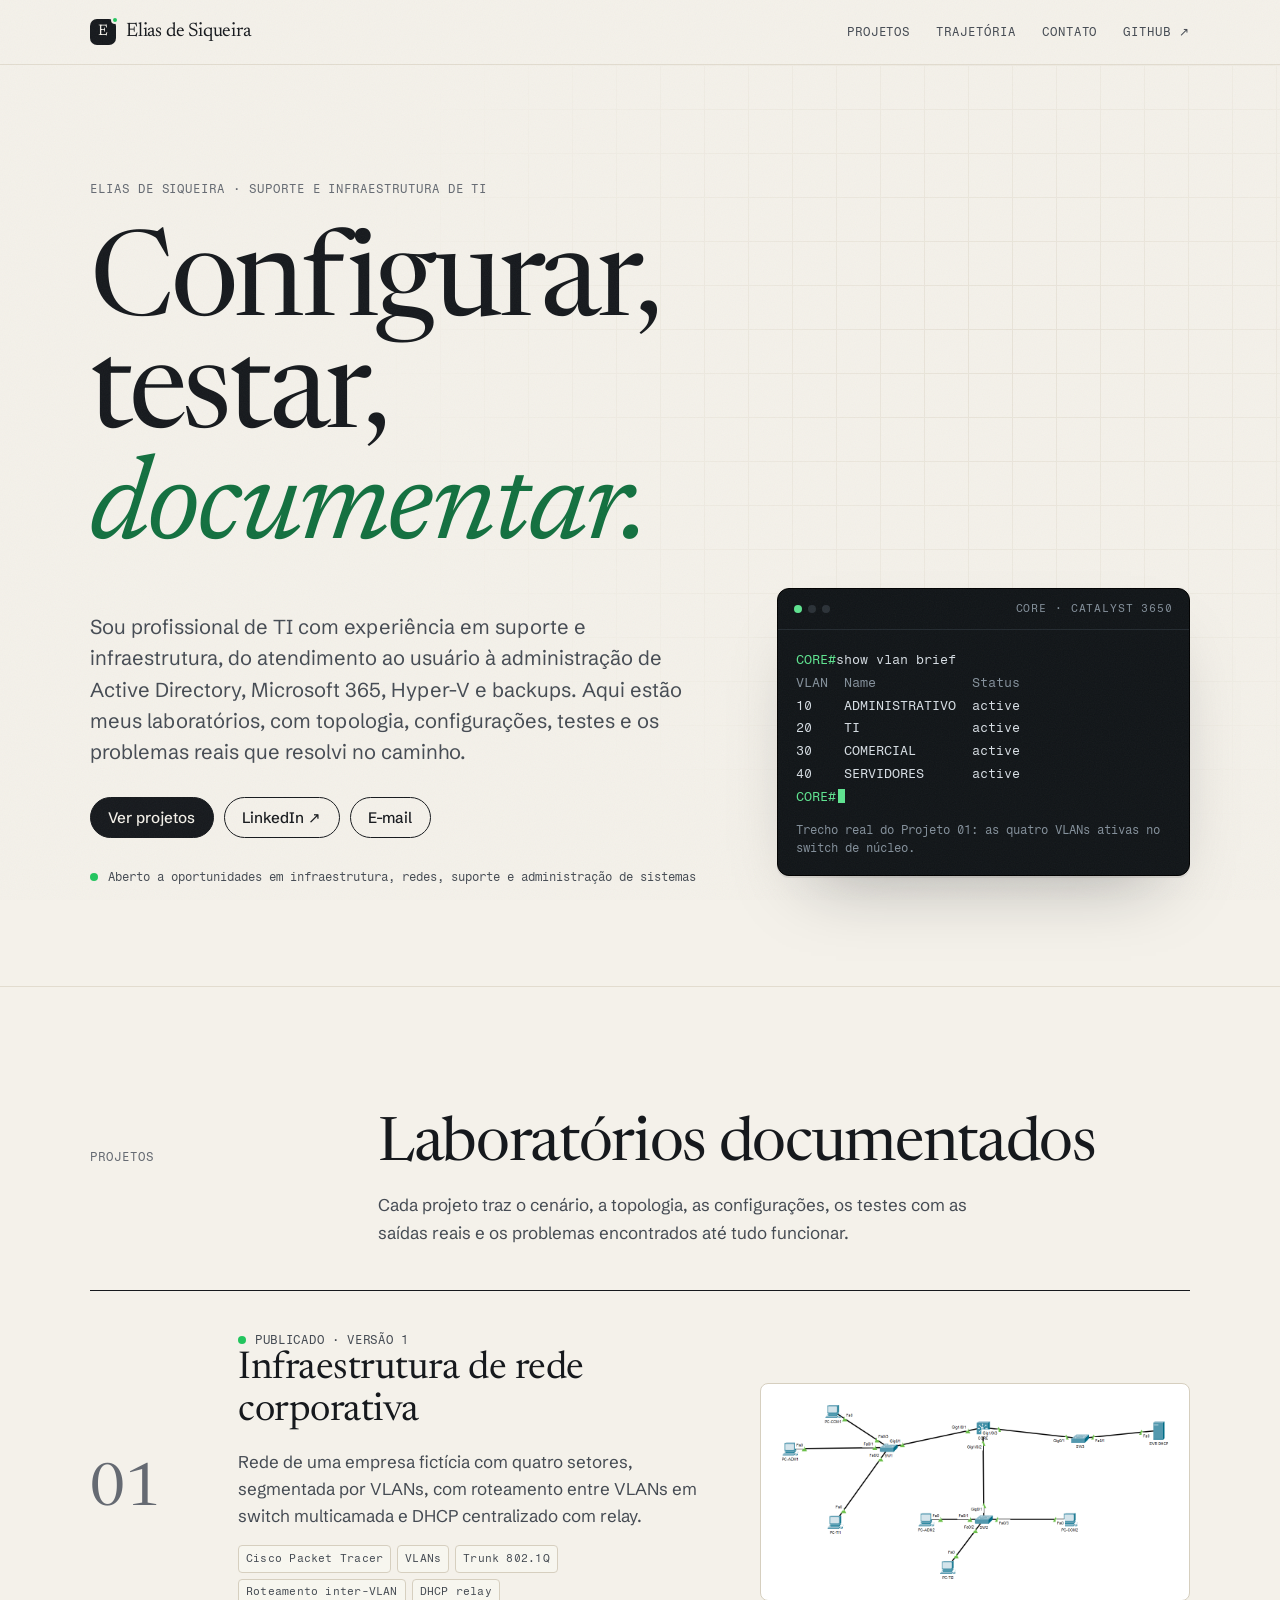
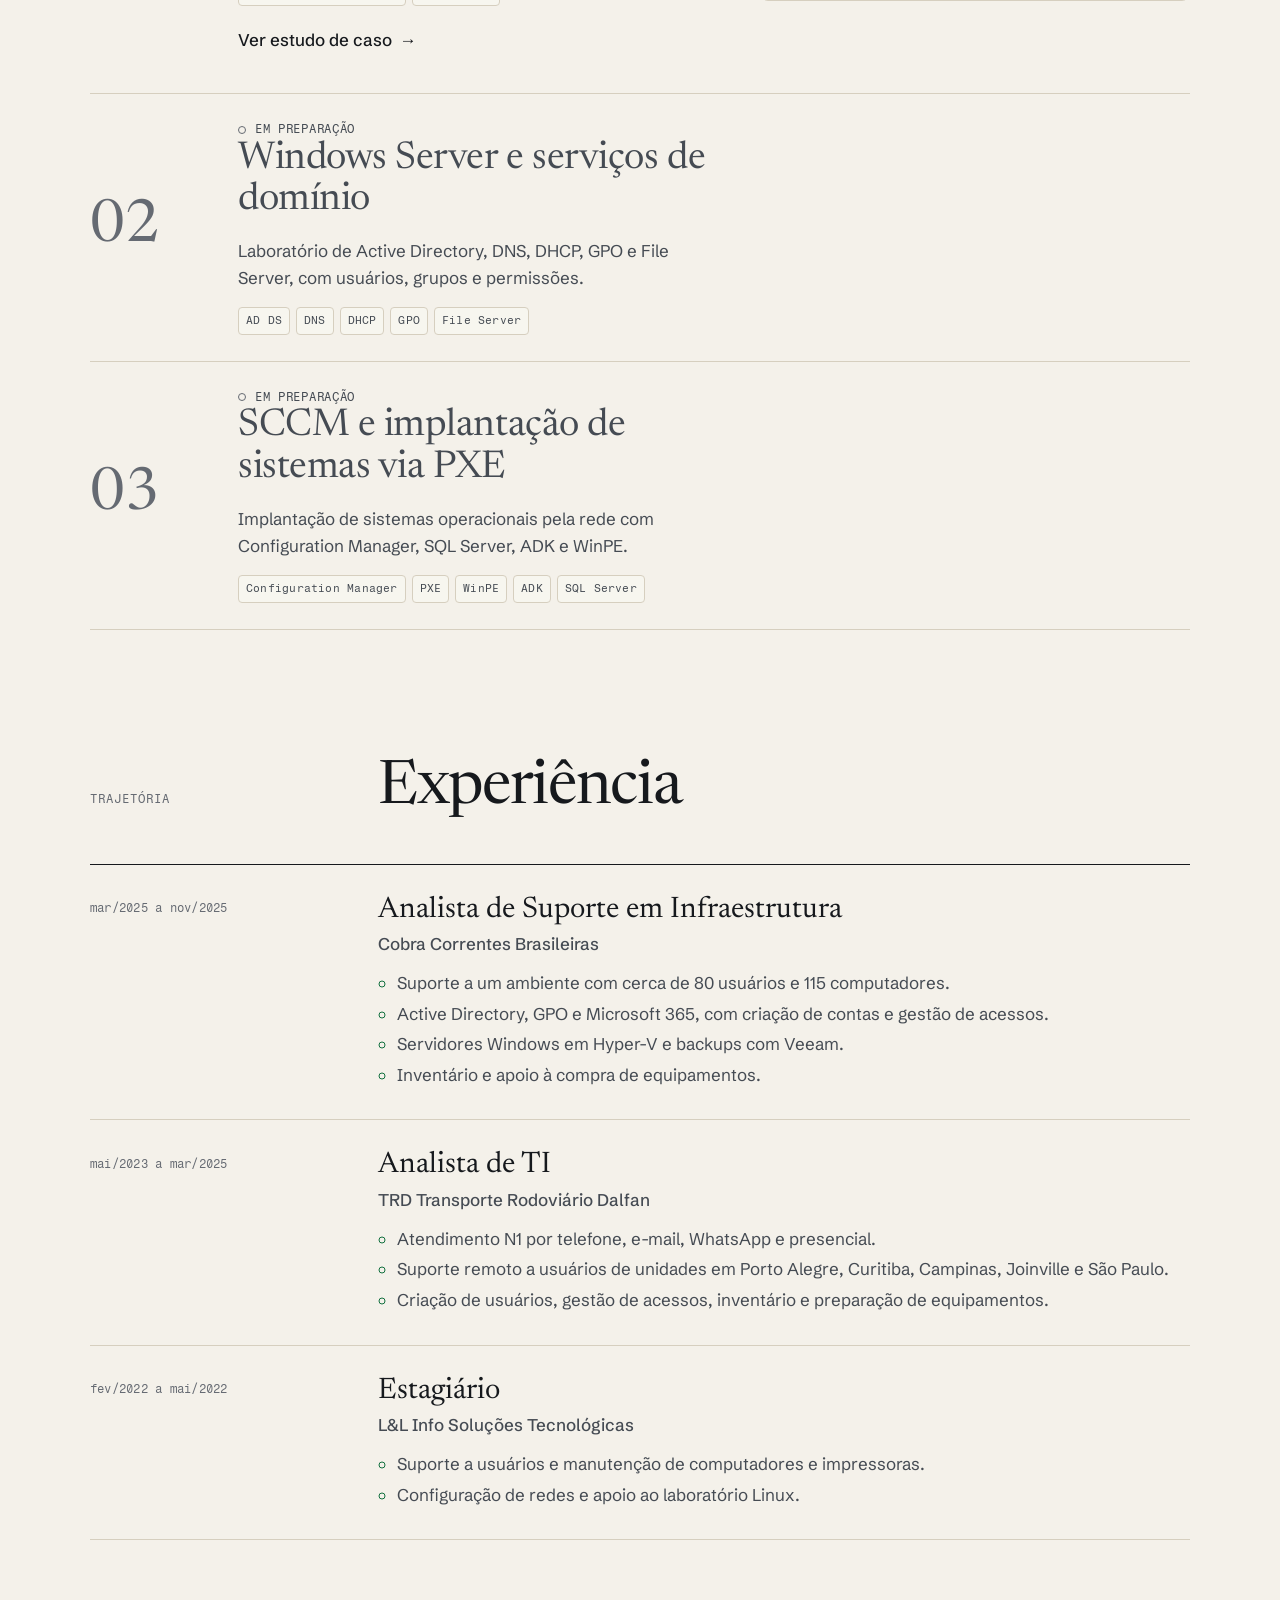
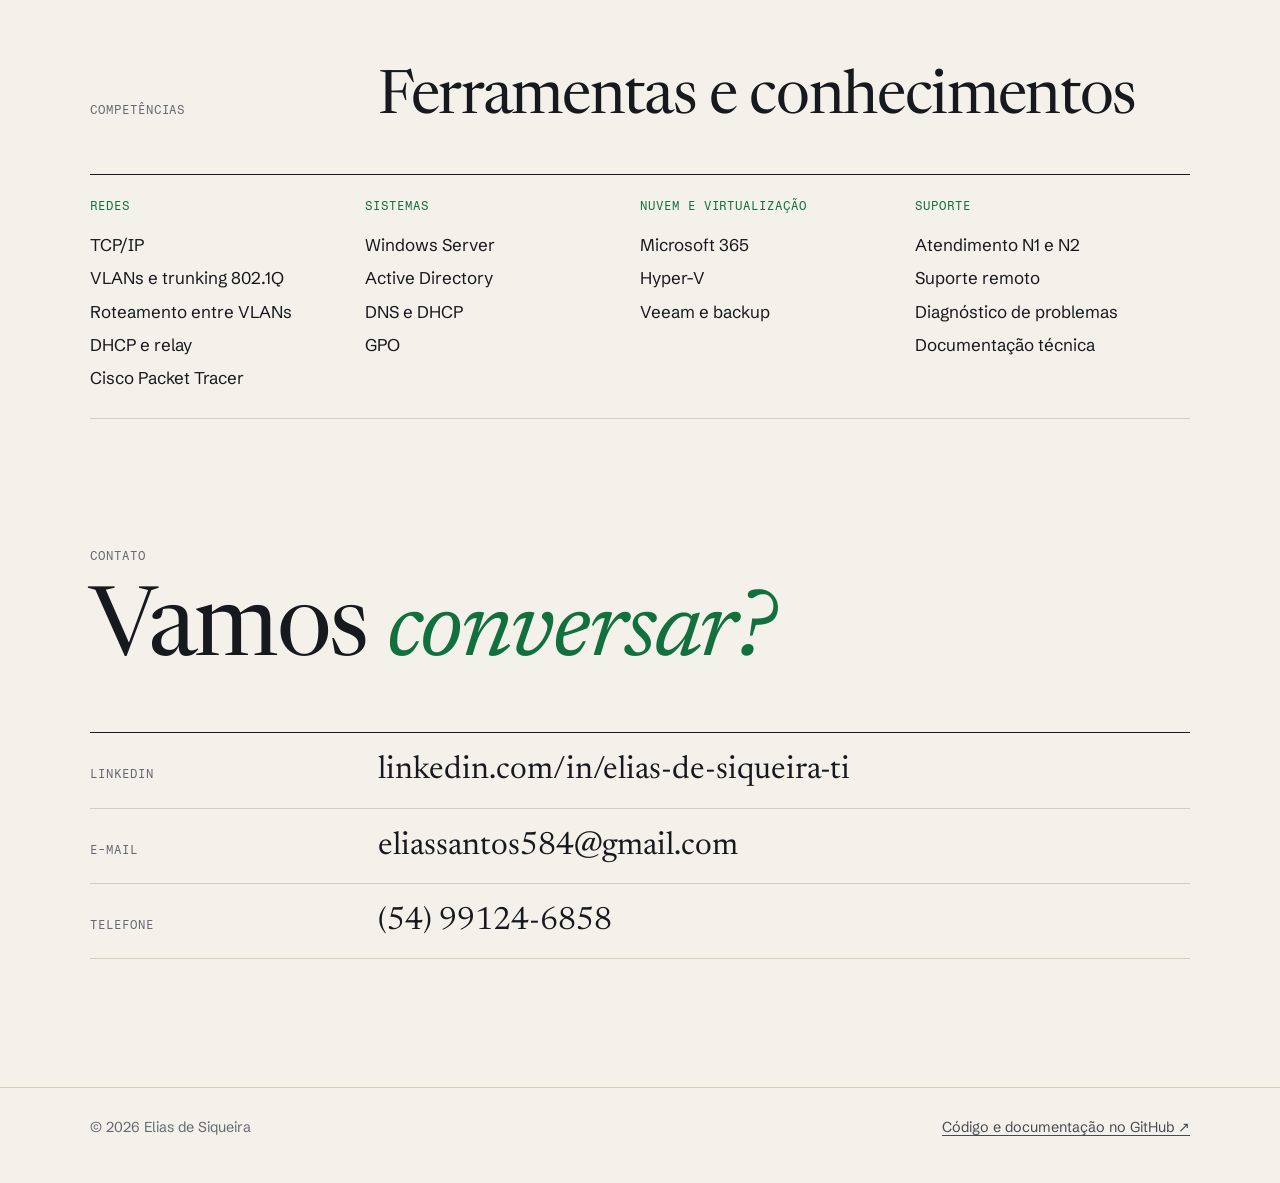
==== index.html @ f444c9e8 "Adiciona o site do portfólio Página inicial com apresentação, projetos, trajetória, competências e c" ====
<!doctype html>
<html lang="pt-BR">
<head>
  <meta charset="utf-8">
  <meta name="viewport" content="width=device-width, initial-scale=1">
  <title>Elias de Siqueira · Infraestrutura de TI</title>
  <meta name="description" content="Portfólio de Elias de Siqueira, profissional de suporte e infraestrutura de TI: laboratórios de redes e sistemas documentados com topologia, configurações, testes e problemas resolvidos.">
  <meta name="theme-color" content="#f4f1ea" media="(prefers-color-scheme: light)">
  <meta name="theme-color" content="#0f1113" media="(prefers-color-scheme: dark)">
  <meta property="og:type" content="website">
  <meta property="og:locale" content="pt_BR">
  <meta property="og:title" content="Elias de Siqueira · Infraestrutura de TI">
  <meta property="og:description" content="Laboratórios de redes e infraestrutura documentados com topologia, configurações, testes e problemas resolvidos.">
  <meta property="og:url" content="https://eliasssiqueira.github.io/portfolio-infra-ti/">
  <meta property="og:image" content="https://eliasssiqueira.github.io/portfolio-infra-ti/projetos/redes-corporativas/imagens/topologia.png">
  <link rel="icon" href="assets/favicon.svg" type="image/svg+xml">
  <link rel="preload" href="assets/fonts/newsreader-latin-opsz-normal.woff2" as="font" type="font/woff2" crossorigin>
  <link rel="stylesheet" href="assets/css/site.css">
  <script>document.documentElement.classList.add('js');setTimeout(function(){if(!window.__rv)document.querySelectorAll('.rv').forEach(function(e){e.classList.add('in')})},3000)</script>
</head>
<body>
  <a class="skip" href="#conteudo">Pular para o conteúdo</a>

  <header class="top">
    <div class="wrap">
      <a class="brand" href="./" aria-label="Elias de Siqueira, página inicial"><span class="brand-mark" aria-hidden="true">E</span>Elias de Siqueira</a>
      <nav class="nav" aria-label="Principal">
        <a href="#projetos">Projetos</a>
        <a class="hide-sm" href="#trajetoria">Trajetória</a>
        <a href="#contato">Contato</a>
        <a class="hide-xs" href="https://github.com/eliasssiqueira/portfolio-infra-ti" target="_blank" rel="noopener">GitHub ↗</a>
      </nav>
    </div>
  </header>

  <main id="conteudo">
    <section class="hero">
      <div class="wrap hero-grid">
        <div>
          <p class="label rise d1">Elias de Siqueira · Suporte e Infraestrutura de TI</p>
          <h1 class="display rise d2">Configurar,<br>testar,<br><em>documentar.</em></h1>
          <p class="lede rise d3">Sou profissional de TI com experiência em suporte e infraestrutura, do atendimento ao usuário à administração de Active Directory, Microsoft 365, Hyper-V e backups. Aqui estão meus laboratórios, com topologia, configurações, testes e os problemas reais que resolvi no caminho.</p>
          <div class="actions rise d4">
            <a class="btn btn-solid" href="#projetos">Ver projetos</a>
            <a class="btn" href="https://www.linkedin.com/in/elias-de-siqueira-ti" target="_blank" rel="noopener">LinkedIn ↗</a>
            <a class="btn" href="mailto:eliassantos584@gmail.com">E-mail</a>
          </div>
          <p class="status rise d5"><span class="led" aria-hidden="true"></span>Aberto a oportunidades em infraestrutura, redes, suporte e administração de sistemas</p>
        </div>

        <aside class="console rise d6" aria-label="Trecho de saída do laboratório de redes">
          <div class="console-bar"><span class="dots" aria-hidden="true"><i></i><i></i><i></i></span><span>CORE · Catalyst 3650</span></div>
<pre><code><span class="p">CORE#</span>show vlan brief
<span class="h">VLAN  Name            Status</span>
10    ADMINISTRATIVO  active
20    TI              active
30    COMERCIAL       active
40    SERVIDORES      active
<span class="p">CORE#</span><span class="caret" aria-hidden="true"></span></code></pre>
          <p class="console-cap">Trecho real do Projeto 01: as quatro VLANs ativas no switch de núcleo.</p>
        </aside>
      </div>
    </section>

    <section class="section" id="projetos" aria-labelledby="projetos-titulo">
      <div class="wrap">
        <header class="section-head rv">
          <p class="label">Projetos</p>
          <h2 id="projetos-titulo">Laboratórios documentados</h2>
          <p class="section-dek">Cada projeto traz o cenário, a topologia, as configurações, os testes com as saídas reais e os problemas encontrados até tudo funcionar.</p>
        </header>

        <ol class="projects">
          <li class="project rv">
            <a class="project-link" href="projetos/redes-corporativas/">
              <span class="project-num" aria-hidden="true">01</span>
              <div>
                <p class="project-status"><span class="led" aria-hidden="true"></span>Publicado · versão 1</p>
                <h3>Infraestrutura de rede corporativa</h3>
                <p>Rede de uma empresa fictícia com quatro setores, segmentada por VLANs, com roteamento entre VLANs em switch multicamada e DHCP centralizado com relay.</p>
                <ul class="tags" aria-label="Tecnologias">
                  <li>Cisco Packet Tracer</li><li>VLANs</li><li>Trunk 802.1Q</li><li>Roteamento inter-VLAN</li><li>DHCP relay</li>
                </ul>
                <span class="more">Ver estudo de caso <span class="arrow" aria-hidden="true">→</span></span>
              </div>
              <figure class="project-thumb">
                <img src="projetos/redes-corporativas/imagens/topologia.png" width="1124" height="538" loading="lazy" alt="Topologia do laboratório no Packet Tracer, com o switch de núcleo ligado a três switches de acesso">
              </figure>
            </a>
          </li>

          <li class="project is-soon rv">
            <div class="project-link">
              <span class="project-num" aria-hidden="true">02</span>
              <div>
                <p class="project-status"><span class="led off" aria-hidden="true"></span>Em preparação</p>
                <h3>Windows Server e serviços de domínio</h3>
                <p>Laboratório de Active Directory, DNS, DHCP, GPO e File Server, com usuários, grupos e permissões.</p>
                <ul class="tags" aria-label="Tecnologias">
                  <li>AD DS</li><li>DNS</li><li>DHCP</li><li>GPO</li><li>File Server</li>
                </ul>
              </div>
            </div>
          </li>

          <li class="project is-soon rv">
            <div class="project-link">
              <span class="project-num" aria-hidden="true">03</span>
              <div>
                <p class="project-status"><span class="led off" aria-hidden="true"></span>Em preparação</p>
                <h3>SCCM e implantação de sistemas via PXE</h3>
                <p>Implantação de sistemas operacionais pela rede com Configuration Manager, SQL Server, ADK e WinPE.</p>
                <ul class="tags" aria-label="Tecnologias">
                  <li>Configuration Manager</li><li>PXE</li><li>WinPE</li><li>ADK</li><li>SQL Server</li>
                </ul>
              </div>
            </div>
          </li>
        </ol>
      </div>
    </section>

    <section class="section" id="trajetoria" aria-labelledby="trajetoria-titulo">
      <div class="wrap">
        <header class="section-head rv">
          <p class="label">Trajetória</p>
          <h2 id="trajetoria-titulo">Experiência</h2>
        </header>

        <ol class="timeline">
          <li class="rv">
            <p class="when">mar/2025 a nov/2025</p>
            <div>
              <h3>Analista de Suporte em Infraestrutura</h3>
              <p class="org">Cobra Correntes Brasileiras</p>
              <ul>
                <li>Suporte a um ambiente com cerca de 80 usuários e 115 computadores.</li>
                <li>Active Directory, GPO e Microsoft 365, com criação de contas e gestão de acessos.</li>
                <li>Servidores Windows em Hyper-V e backups com Veeam.</li>
                <li>Inventário e apoio à compra de equipamentos.</li>
              </ul>
            </div>
          </li>
          <li class="rv">
            <p class="when">mai/2023 a mar/2025</p>
            <div>
              <h3>Analista de TI</h3>
              <p class="org">TRD Transporte Rodoviário Dalfan</p>
              <ul>
                <li>Atendimento N1 por telefone, e-mail, WhatsApp e presencial.</li>
                <li>Suporte remoto a usuários de unidades em Porto Alegre, Curitiba, Campinas, Joinville e São Paulo.</li>
                <li>Criação de usuários, gestão de acessos, inventário e preparação de equipamentos.</li>
              </ul>
            </div>
          </li>
          <li class="rv">
            <p class="when">fev/2022 a mai/2022</p>
            <div>
              <h3>Estagiário</h3>
              <p class="org">L&amp;L Info Soluções Tecnológicas</p>
              <ul>
                <li>Suporte a usuários e manutenção de computadores e impressoras.</li>
                <li>Configuração de redes e apoio ao laboratório Linux.</li>
              </ul>
            </div>
          </li>
        </ol>
      </div>
    </section>

    <section class="section" id="competencias" aria-labelledby="competencias-titulo">
      <div class="wrap">
        <header class="section-head rv">
          <p class="label">Competências</p>
          <h2 id="competencias-titulo">Ferramentas e conhecimentos</h2>
        </header>

        <div class="skills rv">
          <div class="skill">
            <h3>Redes</h3>
            <ul><li>TCP/IP</li><li>VLANs e trunking 802.1Q</li><li>Roteamento entre VLANs</li><li>DHCP e relay</li><li>Cisco Packet Tracer</li></ul>
          </div>
          <div class="skill">
            <h3>Sistemas</h3>
            <ul><li>Windows Server</li><li>Active Directory</li><li>DNS e DHCP</li><li>GPO</li></ul>
          </div>
          <div class="skill">
            <h3>Nuvem e virtualização</h3>
            <ul><li>Microsoft 365</li><li>Hyper-V</li><li>Veeam e backup</li></ul>
          </div>
          <div class="skill">
            <h3>Suporte</h3>
            <ul><li>Atendimento N1 e N2</li><li>Suporte remoto</li><li>Diagnóstico de problemas</li><li>Documentação técnica</li></ul>
          </div>
        </div>
      </div>
    </section>

    <section class="section contact" id="contato" aria-labelledby="contato-titulo">
      <div class="wrap">
        <p class="label rv">Contato</p>
        <h2 id="contato-titulo" class="rv">Vamos <em>conversar?</em></h2>
        <ul class="contact-list rv">
          <li><span class="label">LinkedIn</span><a href="https://www.linkedin.com/in/elias-de-siqueira-ti" target="_blank" rel="noopener">linkedin.com/in/elias-de-siqueira-ti</a></li>
          <li><span class="label">E-mail</span><a href="mailto:eliassantos584@gmail.com">eliassantos584@gmail.com</a></li>
          <li><span class="label">Telefone</span><a href="tel:+5554991246858">(54) 99124-6858</a></li>
        </ul>
      </div>
    </section>
  </main>

  <footer class="foot">
    <div class="wrap">
      <p>© 2026 Elias de Siqueira</p>
      <p><a href="https://github.com/eliasssiqueira/portfolio-infra-ti" target="_blank" rel="noopener">Código e documentação no GitHub ↗</a></p>
    </div>
  </footer>

  <script src="assets/js/site.js" defer></script>
</body>
</html>
---- assets/css/site.css ----
/* Portfólio Elias de Siqueira: estilos compartilhados */

@font-face {
  font-family: "Newsreader";
  font-style: normal;
  font-display: swap;
  font-weight: 200 800;
  src: url(../fonts/newsreader-latin-opsz-normal.woff2) format("woff2-variations");
  unicode-range: U+0000-00FF, U+0131, U+0152-0153, U+02BB-02BC, U+02C6, U+02DA, U+02DC, U+0304, U+0308, U+0329, U+2000-206F, U+20AC, U+2122, U+2191, U+2193, U+2212, U+2215, U+FEFF, U+FFFD;
}
@font-face {
  font-family: "Newsreader";
  font-style: italic;
  font-display: swap;
  font-weight: 200 800;
  src: url(../fonts/newsreader-latin-wght-italic.woff2) format("woff2-variations");
  unicode-range: U+0000-00FF, U+0131, U+0152-0153, U+02BB-02BC, U+02C6, U+02DA, U+02DC, U+0304, U+0308, U+0329, U+2000-206F, U+20AC, U+2122, U+2191, U+2193, U+2212, U+2215, U+FEFF, U+FFFD;
}
@font-face {
  font-family: "Schibsted Grotesk";
  font-style: normal;
  font-display: swap;
  font-weight: 400 900;
  src: url(../fonts/schibsted-grotesk-latin-wght-normal.woff2) format("woff2-variations");
  unicode-range: U+0000-00FF, U+0131, U+0152-0153, U+02BB-02BC, U+02C6, U+02DA, U+02DC, U+0304, U+0308, U+0329, U+2000-206F, U+20AC, U+2122, U+2191, U+2193, U+2212, U+2215, U+FEFF, U+FFFD;
}
@font-face {
  font-family: "Fragment Mono";
  font-style: normal;
  font-display: swap;
  font-weight: 400;
  src: url(../fonts/fragment-mono-latin-400-normal.woff2) format("woff2");
  unicode-range: U+0000-00FF, U+0131, U+0152-0153, U+02BB-02BC, U+02C6, U+02DA, U+02DC, U+0304, U+0308, U+0329, U+2000-206F, U+20AC, U+2122, U+2191, U+2193, U+2212, U+2215, U+FEFF, U+FFFD;
}

:root {
  --paper: #f4f1ea;
  --paper-2: #ebe6db;
  --card: #faf8f3;
  --ink: #16191d;
  --ink-2: #454b53;
  --ink-3: #656a72;
  --rule: #d6cfbf;
  --rule-2: #e2dccf;
  --accent: #12703f;
  --led: #22c55e;
  --console: #111518;
  --console-line: #232a30;
  --console-ink: #d7dee4;
  --console-dim: #84909b;
  --console-hi: #5ee38f;
  --shadow: rgba(20, 24, 28, .35);
  --serif: "Newsreader", Georgia, "Times New Roman", serif;
  --sans: "Schibsted Grotesk", "Helvetica Neue", Arial, sans-serif;
  --mono: "Fragment Mono", ui-monospace, "SFMono-Regular", Menlo, Consolas, monospace;
  --max: 1180px;
  --gutter: clamp(16px, 4vw, 40px);
  color-scheme: light;
}

@media (prefers-color-scheme: dark) {
  :root {
    --paper: #0f1113;
    --paper-2: #181b1e;
    --card: #14171a;
    --ink: #ece8df;
    --ink-2: #bdb8ae;
    --ink-3: #8c877e;
    --rule: #2c3035;
    --rule-2: #212529;
    --accent: #5ee38f;
    --led: #4ade80;
    --console: #090b0d;
    --console-line: #1c2227;
    --shadow: rgba(0, 0, 0, .6);
    color-scheme: dark;
  }
}

*, *::before, *::after { box-sizing: border-box; }

html {
  -webkit-text-size-adjust: 100%;
  scroll-behavior: smooth;
  scroll-padding-top: 88px;
}

body {
  margin: 0;
  background: var(--paper);
  color: var(--ink);
  font-family: var(--sans);
  font-size: 1.0625rem;
  line-height: 1.6;
  -webkit-font-smoothing: antialiased;
  text-rendering: optimizeLegibility;
  overflow-x: hidden;
}

/* granulação leve de papel */
body::after {
  content: "";
  position: fixed;
  inset: 0;
  z-index: 60;
  pointer-events: none;
  opacity: .045;
  background-image: url("data:image/svg+xml;utf8,<svg xmlns='http://www.w3.org/2000/svg' width='160' height='160'><filter id='n'><feTurbulence type='fractalNoise' baseFrequency='.85' numOctaves='2' stitchTiles='stitch'/></filter><rect width='100%25' height='100%25' filter='url(%23n)'/></svg>");
}

img { max-width: 100%; height: auto; display: block; }
a { color: inherit; text-underline-offset: .2em; text-decoration-thickness: 1px; }
a:hover { color: var(--accent); }
:focus-visible { outline: 2px solid var(--accent); outline-offset: 3px; border-radius: 3px; }
::selection { background: var(--accent); color: var(--paper); }

.wrap { max-width: var(--max); margin-inline: auto; padding-inline: var(--gutter); }

.skip {
  position: absolute; left: 12px; top: -60px; z-index: 80;
  background: var(--ink); color: var(--paper); padding: 10px 14px; border-radius: 6px;
  text-decoration: none; font-size: .9rem;
}
.skip:focus { top: 12px; color: var(--paper); }

.label {
  font-family: var(--mono);
  font-size: .74rem;
  letter-spacing: .08em;
  text-transform: uppercase;
  color: var(--ink-3);
  margin: 0;
}

code {
  font-family: var(--mono);
  font-size: .86em;
  background: var(--paper-2);
  padding: .08em .38em;
  border-radius: 4px;
}

/* ---------- topo ---------- */
.top {
  position: sticky; top: 0; z-index: 40;
  background: color-mix(in srgb, var(--paper) 88%, transparent);
  -webkit-backdrop-filter: saturate(1.2) blur(10px);
  backdrop-filter: saturate(1.2) blur(10px);
  border-bottom: 1px solid var(--rule-2);
}
.top .wrap { display: flex; align-items: center; justify-content: space-between; gap: 16px; height: 64px; }
.brand {
  font-family: var(--serif); font-size: 1.22rem; line-height: 1; letter-spacing: -.01em;
  text-decoration: none; display: inline-flex; align-items: center; gap: 10px; white-space: nowrap;
}
.brand-mark {
  width: 26px; height: 26px; border-radius: 7px; background: var(--ink); color: var(--paper);
  display: inline-grid; place-items: center; font-size: .95rem; position: relative;
}
.brand-mark::after {
  content: ""; position: absolute; top: -3px; right: -3px; width: 8px; height: 8px;
  border-radius: 50%; background: var(--led); border: 2px solid var(--paper);
}
.nav { display: flex; align-items: center; gap: clamp(14px, 2.4vw, 26px); font-family: var(--mono); font-size: .74rem; text-transform: uppercase; letter-spacing: .08em; }
.nav a { text-decoration: none; color: var(--ink-2); }
.nav a:hover, .nav a[aria-current="page"] { color: var(--ink); }
@media (max-width: 720px) { .nav .hide-sm { display: none; } }
@media (max-width: 480px) { .nav .hide-xs { display: none; } }

/* ---------- botões ---------- */
.actions { display: flex; flex-wrap: wrap; gap: 10px; }
.btn {
  display: inline-flex; align-items: center; gap: .5em;
  padding: .78em 1.15em; border: 1px solid var(--ink); border-radius: 999px;
  text-decoration: none; font-size: .95rem; font-weight: 500; line-height: 1; color: var(--ink);
  transition: background .2s ease, color .2s ease, border-color .2s ease, transform .2s ease;
}
.btn:hover { background: var(--ink); color: var(--paper); }
.btn:active { transform: translateY(1px); }
.btn-solid { background: var(--ink); color: var(--paper); }
.btn-solid:hover { background: var(--accent); border-color: var(--accent); color: var(--paper); }

/* ---------- LED de status ---------- */
.led {
  display: inline-block; flex: none; width: 8px; height: 8px; border-radius: 50%;
  background: var(--led); vertical-align: middle;
}
.led.off { background: transparent; border: 1.5px solid var(--ink-3); }

/* ---------- abertura ---------- */
.hero { position: relative; overflow: hidden; border-bottom: 1px solid var(--rule-2); }
.hero::before {
  content: ""; position: absolute; inset: 0; pointer-events: none; opacity: .7;
  background-image:
    linear-gradient(var(--rule-2) 1px, transparent 1px),
    linear-gradient(90deg, var(--rule-2) 1px, transparent 1px);
  background-size: 44px 44px;
  -webkit-mask-image: radial-gradient(ellipse 70% 80% at 78% 30%, #000 0%, transparent 72%);
  mask-image: radial-gradient(ellipse 70% 80% at 78% 30%, #000 0%, transparent 72%);
}
.hero-grid {
  position: relative; display: grid; grid-template-columns: minmax(0, 1fr); gap: 44px;
  padding-block: clamp(48px, 9vw, 116px) clamp(56px, 8vw, 100px);
}
@media (min-width: 980px) {
  .hero-grid { grid-template-columns: minmax(0, 1.45fr) minmax(0, .95fr); align-items: end; gap: 56px; }
}
.display {
  font-family: var(--serif); font-weight: 400; font-optical-sizing: auto;
  font-size: clamp(3.1rem, 10vw, 7.4rem); line-height: .94; letter-spacing: -.028em;
  margin: .28em 0 .38em;
}
.display em { font-style: italic; color: var(--accent); letter-spacing: -.02em; }
.lede { font-size: clamp(1.08rem, 1.7vw, 1.26rem); line-height: 1.55; max-width: 58ch; color: var(--ink-2); margin: 0 0 30px; }
.status {
  display: flex; gap: 10px; align-items: center; margin: 30px 0 0;
  font-family: var(--mono); font-size: .76rem; line-height: 1.5; color: var(--ink-2);
}

/* console */
.console {
  background: var(--console); color: var(--console-ink); border-radius: 12px; overflow: hidden;
  border: 1px solid #000; box-shadow: 0 34px 70px -34px var(--shadow), 0 2px 0 rgba(0,0,0,.08);
}
@media (min-width: 980px) { .console { transform: rotate(-1deg); margin-bottom: 10px; } }
.console-bar {
  display: flex; justify-content: space-between; align-items: center; gap: 12px;
  padding: 11px 16px; border-bottom: 1px solid var(--console-line);
  font-family: var(--mono); font-size: .68rem; letter-spacing: .08em; text-transform: uppercase; color: var(--console-dim);
}
.dots { display: inline-flex; gap: 6px; }
.dots i { width: 8px; height: 8px; border-radius: 50%; background: #2a3137; }
.dots i:first-child { background: var(--console-hi); }
.console pre { margin: 0; padding: 18px 18px 6px; font-family: var(--mono); font-size: .84rem; line-height: 1.7; overflow-x: auto; }
.console pre code { background: none; padding: 0; font-size: inherit; border-radius: 0; color: inherit; }
.console .p { color: var(--console-hi); }
.console .h { color: var(--console-dim); }
.caret { display: inline-block; width: .55em; height: 1.05em; background: var(--console-hi); vertical-align: -.18em; margin-left: 2px; }
.console-cap { margin: 0; padding: 8px 18px 18px; font-family: var(--mono); font-size: .72rem; line-height: 1.55; color: var(--console-dim); }

/* ---------- seções ---------- */
.section { padding-top: clamp(72px, 11vw, 128px); }
.section-head { display: grid; gap: 10px; margin-bottom: clamp(28px, 4vw, 44px); }
@media (min-width: 900px) {
  .section-head { grid-template-columns: 240px minmax(0, 1fr); column-gap: 48px; align-items: end; }
  .section-head .label { padding-bottom: .9em; }
  .section-head .section-dek { grid-column: 2; }
}
.section-head h2 {
  font-family: var(--serif); font-weight: 400; font-size: clamp(2.3rem, 5.2vw, 3.8rem);
  line-height: 1.02; letter-spacing: -.022em; margin: 0;
}
.section-dek { max-width: 60ch; color: var(--ink-2); margin: 4px 0 0; }

/* projetos */
.projects { list-style: none; margin: 0; padding: 0; border-top: 1px solid var(--ink); }
.project { border-bottom: 1px solid var(--rule); }
.project-link {
  display: grid; grid-template-columns: 64px minmax(0, 1fr); gap: 14px 18px;
  padding: 30px 0; text-decoration: none; color: inherit;
}
a.project-link:hover { color: inherit; }
@media (min-width: 900px) {
  .project-link { grid-template-columns: 112px minmax(0, 1fr) minmax(0, 430px); column-gap: 36px; align-items: center; padding: 40px 0; }
}
.project-num { font-family: var(--serif); font-size: clamp(2.4rem, 5vw, 3.7rem); line-height: .9; color: var(--ink-3); transition: color .25s ease; }
.project-status { display: flex; align-items: center; gap: 9px; margin: 0 0 4px; font-family: var(--mono); font-size: .72rem; letter-spacing: .06em; text-transform: uppercase; color: var(--ink-2); }
.project h3 { font-family: var(--serif); font-weight: 400; font-size: clamp(1.65rem, 3.2vw, 2.4rem); line-height: 1.08; letter-spacing: -.012em; margin: 0 0 .4em; }
.project p { margin: 0; color: var(--ink-2); max-width: 54ch; }
.tags { list-style: none; margin: 16px 0 0; padding: 0; display: flex; flex-wrap: wrap; gap: 6px; }
.tags li { font-family: var(--mono); font-size: .7rem; letter-spacing: .02em; padding: .34em .62em; border: 1px solid var(--rule); border-radius: 4px; color: var(--ink-2); background: color-mix(in srgb, var(--card) 70%, transparent); }
.more { display: inline-flex; align-items: center; gap: .45em; margin-top: 20px; font-weight: 500; }
.more .arrow { transition: transform .25s ease; }
.project-thumb { grid-column: 1 / -1; margin: 6px 0 0; background: #fff; border: 1px solid var(--rule); border-radius: 8px; padding: 10px; overflow: hidden; transition: transform .35s ease, box-shadow .35s ease; }
@media (min-width: 900px) { .project-thumb { grid-column: auto; margin: 0; } }
a.project-link:hover .project-num { color: var(--accent); }
a.project-link:hover .more { color: var(--accent); }
a.project-link:hover .more .arrow { transform: translateX(4px); }
a.project-link:hover .project-thumb { transform: translateY(-3px); box-shadow: 0 22px 46px -30px var(--shadow); }
.project.is-soon .project-link { padding-block: 26px; }
.project.is-soon h3 { color: var(--ink-2); }

/* trajetória */
.timeline { list-style: none; margin: 0; padding: 0; border-top: 1px solid var(--ink); }
.timeline > li { display: grid; grid-template-columns: minmax(0, 1fr); gap: 6px; padding: 28px 0; border-bottom: 1px solid var(--rule); }
@media (min-width: 900px) { .timeline > li { grid-template-columns: 240px minmax(0, 1fr); column-gap: 48px; } }
.when { font-family: var(--mono); font-size: .78rem; color: var(--ink-3); margin: .45em 0 0; letter-spacing: .02em; }
.timeline h3 { font-family: var(--serif); font-weight: 400; font-size: clamp(1.45rem, 2.6vw, 1.85rem); line-height: 1.15; margin: 0; }
.org { margin: .2em 0 .7em; font-weight: 500; color: var(--ink-2); }
.timeline ul { margin: 0; padding-left: 1.1em; color: var(--ink-2); }
.timeline ul li { margin: .2em 0; }
.timeline ul li::marker { color: var(--accent); }

/* competências */
.skills { display: grid; grid-template-columns: repeat(auto-fit, minmax(210px, 1fr)); border-top: 1px solid var(--ink); }
.skill { padding: 22px 22px 24px 0; border-bottom: 1px solid var(--rule); }
.skill h3 { font-family: var(--mono); font-weight: 400; font-size: .74rem; letter-spacing: .08em; text-transform: uppercase; color: var(--accent); margin: 0 0 12px; }
.skill ul { list-style: none; margin: 0; padding: 0; }
.skill li { padding: 3px 0; }

/* contato */
.contact h2 { font-family: var(--serif); font-weight: 400; font-size: clamp(2.8rem, 8vw, 6rem); line-height: .98; letter-spacing: -.025em; margin: .2em 0 .55em; }
.contact h2 em { font-style: italic; color: var(--accent); }
.contact-list { list-style: none; margin: 0; padding: 0; border-top: 1px solid var(--ink); }
.contact-list li { display: grid; grid-template-columns: minmax(0, 1fr); gap: 4px; padding: 18px 0; border-bottom: 1px solid var(--rule); }
@media (min-width: 720px) { .contact-list li { grid-template-columns: 240px minmax(0, 1fr); column-gap: 48px; align-items: baseline; } }
.contact-list a { font-family: var(--serif); font-size: clamp(1.25rem, 3.4vw, 2rem); line-height: 1.2; text-decoration: none; overflow-wrap: anywhere; }

/* rodapé */
.foot { margin-top: clamp(72px, 11vw, 128px); border-top: 1px solid var(--rule); padding: 28px 0 44px; font-size: .9rem; color: var(--ink-3); }
.foot .wrap { display: flex; flex-wrap: wrap; gap: 10px 28px; justify-content: space-between; }
.foot p { margin: 0; }
.foot a { color: var(--ink-2); }

/* ---------- estudo de caso ---------- */
.case-hero { border-bottom: 1px solid var(--rule-2); padding-block: clamp(36px, 6vw, 72px) clamp(36px, 5vw, 56px); position: relative; overflow: hidden; }
.case-hero::before {
  content: ""; position: absolute; inset: 0; pointer-events: none; opacity: .6;
  background-image: linear-gradient(var(--rule-2) 1px, transparent 1px), linear-gradient(90deg, var(--rule-2) 1px, transparent 1px);
  background-size: 44px 44px;
  -webkit-mask-image: radial-gradient(ellipse 60% 90% at 90% 0%, #000 0%, transparent 70%);
  mask-image: radial-gradient(ellipse 60% 90% at 90% 0%, #000 0%, transparent 70%);
}
.case-hero .wrap { position: relative; }
.crumbs { display: flex; flex-wrap: wrap; gap: 8px; }
.crumbs a { text-decoration: none; color: var(--ink-2); }
.crumbs a:hover { color: var(--accent); }
.case-title { font-size: clamp(2.7rem, 8vw, 6.2rem); max-width: 14ch; }
.meta { display: grid; grid-template-columns: repeat(2, minmax(0, 1fr)); gap: 0; margin: 8px 0 30px; border-top: 1px solid var(--ink); }
@media (min-width: 900px) { .meta { grid-template-columns: repeat(4, minmax(0, 1fr)); } }
.meta > div { padding: 14px 16px 14px 0; border-bottom: 1px solid var(--rule); }
.meta dt { font-family: var(--mono); font-size: .7rem; letter-spacing: .08em; text-transform: uppercase; color: var(--ink-3); }
.meta dd { margin: 4px 0 0; display: flex; align-items: center; gap: 8px; font-weight: 500; }

.figure { margin: clamp(32px, 5vw, 56px) auto 0; }
.figure-frame { background: #fff; border: 1px solid var(--rule); border-radius: 10px; padding: clamp(8px, 2vw, 22px); box-shadow: 0 1px 0 var(--rule-2), 0 30px 60px -36px var(--shadow); }
.figure-step { max-width: 640px; margin: 8px 0 0; }
.figure-frame a { display: block; cursor: zoom-in; }
.figure figcaption { display: flex; flex-wrap: wrap; gap: 6px 12px; align-items: baseline; margin-top: 12px; color: var(--ink-2); font-size: .92rem; }

.stats { display: grid; grid-template-columns: repeat(2, minmax(0, 1fr)); margin-top: clamp(32px, 5vw, 56px); border-top: 1px solid var(--ink); }
@media (min-width: 820px) { .stats { grid-template-columns: repeat(5, minmax(0, 1fr)); } }
.stats > div { padding: 18px 16px 20px 0; border-bottom: 1px solid var(--rule); }
.stats strong { display: block; font-family: var(--serif); font-weight: 400; font-size: clamp(2.4rem, 5vw, 3.5rem); line-height: 1; }
.stats span { display: block; margin-top: 8px; font-size: .9rem; line-height: 1.4; color: var(--ink-2); }

.case-section { display: grid; grid-template-columns: minmax(0, 1fr); gap: 8px; padding-top: clamp(56px, 8vw, 96px); }
@media (min-width: 960px) {
  .case-section { grid-template-columns: 240px minmax(0, 1fr); column-gap: 48px; }
  .case-side { position: sticky; top: 100px; align-self: start; }
}
.sec-num { display: block; font-family: var(--serif); font-size: clamp(2.6rem, 4vw, 3.4rem); line-height: 1; color: var(--ink-3); margin-top: 8px; }
.case-section h2 { font-family: var(--serif); font-weight: 400; font-size: clamp(2rem, 4vw, 3rem); line-height: 1.05; letter-spacing: -.018em; margin: 0 0 .55em; }
.prose { max-width: 70ch; }
.prose p { margin: 0 0 1em; }
.prose ul { margin: 0 0 1.2em; padding-left: 1.1em; }
.prose li { margin: .35em 0; }
.prose li::marker { color: var(--accent); }

.steps { list-style: none; margin: 8px 0 0; padding: 0; counter-reset: passo; }
.steps > li { counter-increment: passo; border-top: 1px solid var(--rule); padding: 22px 0 6px; }
.steps h3 { display: flex; align-items: baseline; gap: 12px; font-family: var(--sans); font-weight: 600; font-size: 1.14rem; margin: 0 0 8px; }
.steps h3::before { content: counter(passo, decimal-leading-zero); font-family: var(--mono); font-weight: 400; font-size: .76rem; color: var(--accent); letter-spacing: .06em; }

pre.cli {
  background: var(--console); color: var(--console-ink); font-family: var(--mono); font-size: .82rem; line-height: 1.6;
  padding: 18px 20px; border-radius: 10px; border: 1px solid #000; overflow-x: auto; margin: 14px 0 22px;
}
pre.cli code { background: none; padding: 0; font-size: inherit; border-radius: 0; color: inherit; }
pre.cli .p { color: var(--console-hi); }
pre.cli .h { color: var(--console-dim); }
.cli-note { display: block; font-family: var(--mono); font-size: .7rem; letter-spacing: .08em; text-transform: uppercase; color: var(--ink-3); margin: 18px 0 -6px; }

.table-wrap { overflow-x: auto; margin: 14px 0 8px; border-top: 1px solid var(--ink); }
table { width: 100%; border-collapse: collapse; font-size: .95rem; }
th { font-family: var(--mono); font-weight: 400; font-size: .7rem; letter-spacing: .07em; text-transform: uppercase; color: var(--ink-3); text-align: left; padding: 12px 18px 10px 0; border-bottom: 1px solid var(--rule); white-space: nowrap; }
td { padding: 12px 18px 12px 0; border-bottom: 1px solid var(--rule-2); vertical-align: top; }
td.m { font-family: var(--mono); font-size: .84rem; white-space: nowrap; }

.pull {
  font-family: var(--serif); font-weight: 400; font-size: clamp(1.45rem, 2.8vw, 2.05rem); line-height: 1.25; letter-spacing: -.01em;
  margin: 30px 0 22px; padding-left: 20px; border-left: 3px solid var(--accent); max-width: 30ch;
}

.issues { display: grid; gap: 18px; margin-top: 6px; }
.issue { background: var(--card); border: 1px solid var(--rule); border-radius: 12px; padding: clamp(18px, 3vw, 28px); }
.issue-num { font-family: var(--mono); font-size: .72rem; letter-spacing: .08em; text-transform: uppercase; color: var(--accent); margin: 0; }
.issue h3 { font-family: var(--serif); font-weight: 400; font-size: clamp(1.45rem, 2.6vw, 1.8rem); line-height: 1.15; margin: .2em 0 .7em; }
.issue dl { margin: 0; display: grid; gap: 12px; }
@media (min-width: 760px) { .issue dl { grid-template-columns: 120px minmax(0, 1fr); column-gap: 20px; } }
.issue dt { font-family: var(--mono); font-size: .7rem; letter-spacing: .08em; text-transform: uppercase; color: var(--ink-3); padding-top: .35em; }
.issue dd { margin: 0; }
.issue-shot { margin: 16px 0 0; border-radius: 8px; overflow: hidden; border: 1px solid var(--rule); background: #fff; max-width: 560px; }

.two-col { display: grid; grid-template-columns: minmax(0, 1fr); gap: 8px 40px; }
@media (min-width: 820px) { .two-col { grid-template-columns: repeat(2, minmax(0, 1fr)); } }
.two-col h3 { font-family: var(--mono); font-weight: 400; font-size: .74rem; letter-spacing: .08em; text-transform: uppercase; color: var(--accent); margin: 6px 0 10px; }

.cta { margin-top: clamp(72px, 10vw, 120px); background: var(--ink); color: var(--paper); padding-block: clamp(48px, 7vw, 80px); }
.cta h2 { font-family: var(--serif); font-weight: 400; font-size: clamp(1.9rem, 4.4vw, 3.2rem); line-height: 1.08; letter-spacing: -.015em; margin: 0 0 26px; max-width: 24ch; }
.cta .btn { border-color: var(--paper); color: var(--paper); }
.cta .btn:hover { background: var(--paper); color: var(--ink); }
.cta .btn-solid { background: var(--paper); color: var(--ink); }
.cta .btn-solid:hover { background: var(--led); border-color: var(--led); color: #0b0d0f; }
.foot.tight { margin-top: 0; }
.back { display: inline-block; margin-top: 26px; font-family: var(--mono); font-size: .76rem; letter-spacing: .06em; text-transform: uppercase; color: var(--paper); opacity: .8; text-decoration: none; }
.back:hover { opacity: 1; color: var(--led); }

/* ---------- movimento ---------- */
@media (prefers-reduced-motion: no-preference) {
  .rise { animation: rise .9s cubic-bezier(.2, .7, .2, 1) both; }
  .d1 { animation-delay: .06s; } .d2 { animation-delay: .16s; } .d3 { animation-delay: .28s; }
  .d4 { animation-delay: .4s; } .d5 { animation-delay: .54s; } .d6 { animation-delay: .7s; }
  @keyframes rise { from { opacity: 0; transform: translateY(18px); } to { opacity: 1; transform: none; } }

  .led:not(.off) { animation: pulse 2.6s ease-out infinite; }
  @keyframes pulse {
    0% { box-shadow: 0 0 0 0 color-mix(in srgb, var(--led) 55%, transparent); }
    70% { box-shadow: 0 0 0 8px transparent; }
    100% { box-shadow: 0 0 0 0 transparent; }
  }
  .caret { animation: blink 1.1s steps(1) infinite; }
  @keyframes blink { 50% { opacity: 0; } }

  .js .rv { opacity: 0; transform: translateY(18px); transition: opacity .8s ease, transform .8s cubic-bezier(.2, .7, .2, 1); }
  .js .rv.in { opacity: 1; transform: none; }
}

@media print {
  .top, .skip, .cta .actions, body::after { display: none; }
  body { background: #fff; color: #000; }
}
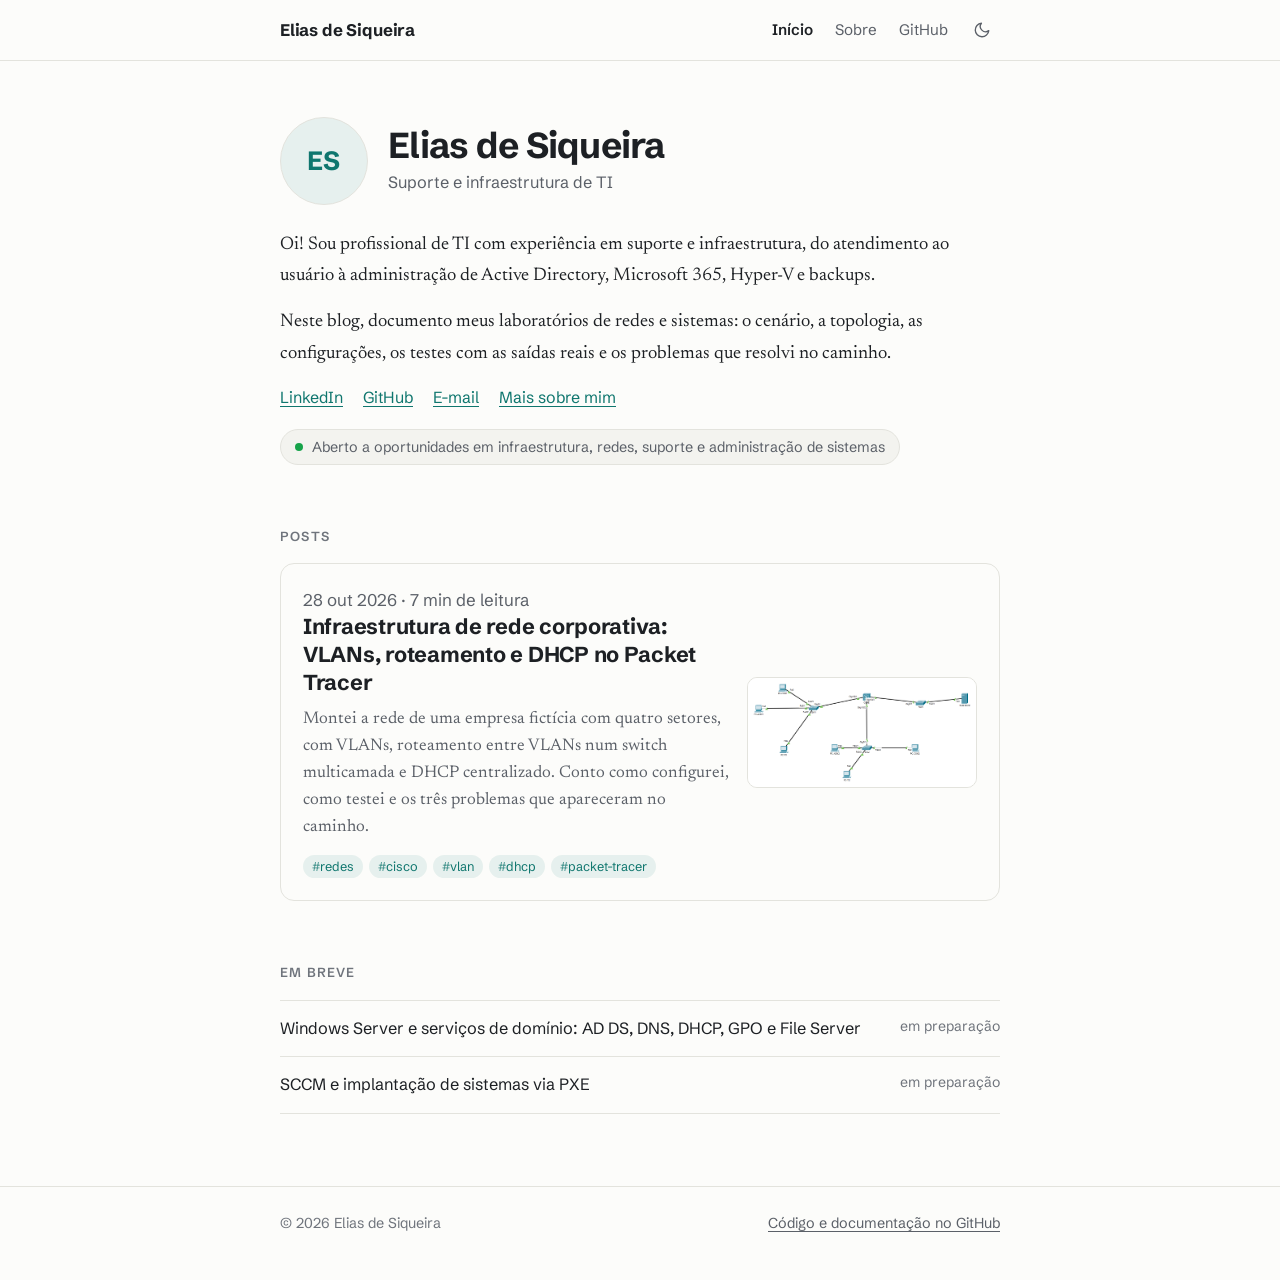
==== commit c0dc5951: "Muda o site para o formato de blog pessoal Página inicial com perfil e lista de posts, nova página S" ====
--- a/index.html
+++ b/index.html
@@ -3,216 +3,88 @@
 <head>
   <meta charset="utf-8">
   <meta name="viewport" content="width=device-width, initial-scale=1">
-  <title>Elias de Siqueira · Infraestrutura de TI</title>
-  <meta name="description" content="Portfólio de Elias de Siqueira, profissional de suporte e infraestrutura de TI: laboratórios de redes e sistemas documentados com topologia, configurações, testes e problemas resolvidos.">
-  <meta name="theme-color" content="#f4f1ea" media="(prefers-color-scheme: light)">
-  <meta name="theme-color" content="#0f1113" media="(prefers-color-scheme: dark)">
+  <title>Elias de Siqueira · Blog de infraestrutura de TI</title>
+  <meta name="description" content="Blog de Elias de Siqueira, profissional de suporte e infraestrutura de TI: laboratórios de redes e sistemas documentados com topologia, configurações, testes e problemas resolvidos.">
+  <meta name="theme-color" content="#fcfcfa" media="(prefers-color-scheme: light)">
+  <meta name="theme-color" content="#141619" media="(prefers-color-scheme: dark)">
   <meta property="og:type" content="website">
   <meta property="og:locale" content="pt_BR">
-  <meta property="og:title" content="Elias de Siqueira · Infraestrutura de TI">
-  <meta property="og:description" content="Laboratórios de redes e infraestrutura documentados com topologia, configurações, testes e problemas resolvidos.">
+  <meta property="og:title" content="Elias de Siqueira · Blog de infraestrutura de TI">
+  <meta property="og:description" content="Laboratórios de redes e sistemas documentados com topologia, configurações, testes e problemas resolvidos.">
   <meta property="og:url" content="https://eliasssiqueira.github.io/portfolio-infra-ti/">
   <meta property="og:image" content="https://eliasssiqueira.github.io/portfolio-infra-ti/projetos/redes-corporativas/imagens/topologia.png">
   <link rel="icon" href="assets/favicon.svg" type="image/svg+xml">
   <link rel="preload" href="assets/fonts/newsreader-latin-opsz-normal.woff2" as="font" type="font/woff2" crossorigin>
   <link rel="stylesheet" href="assets/css/site.css">
-  <script>document.documentElement.classList.add('js');setTimeout(function(){if(!window.__rv)document.querySelectorAll('.rv').forEach(function(e){e.classList.add('in')})},3000)</script>
+  <script>(function(){try{var t=localStorage.getItem('tema');if(t==='escuro'||t==='claro')document.documentElement.setAttribute('data-tema',t)}catch(e){}})();</script>
 </head>
 <body>
   <a class="skip" href="#conteudo">Pular para o conteúdo</a>
 
-  <header class="top">
-    <div class="wrap">
-      <a class="brand" href="./" aria-label="Elias de Siqueira, página inicial"><span class="brand-mark" aria-hidden="true">E</span>Elias de Siqueira</a>
-      <nav class="nav" aria-label="Principal">
-        <a href="#projetos">Projetos</a>
-        <a class="hide-sm" href="#trajetoria">Trajetória</a>
-        <a href="#contato">Contato</a>
-        <a class="hide-xs" href="https://github.com/eliasssiqueira/portfolio-infra-ti" target="_blank" rel="noopener">GitHub ↗</a>
+  <header class="site-header">
+    <div class="container">
+      <a class="site-title" href="./">Elias de Siqueira</a>
+      <nav class="site-nav" aria-label="Principal">
+        <a href="./" aria-current="page">Início</a>
+        <a href="sobre/">Sobre</a>
+        <a class="hide-xs" href="https://github.com/eliasssiqueira/portfolio-infra-ti" target="_blank" rel="noopener">GitHub</a>
+        <button class="theme-toggle" type="button" aria-label="Alternar tema">
+          <svg class="icon-lua" viewBox="0 0 24 24" fill="none" stroke="currentColor" stroke-width="1.8" stroke-linecap="round" stroke-linejoin="round" aria-hidden="true"><path d="M21 12.8A9 9 0 1 1 11.2 3a7 7 0 0 0 9.8 9.8z"/></svg>
+          <svg class="icon-sol" viewBox="0 0 24 24" fill="none" stroke="currentColor" stroke-width="1.8" stroke-linecap="round" aria-hidden="true"><circle cx="12" cy="12" r="4"/><path d="M12 2v2M12 20v2M4.9 4.9l1.4 1.4M17.7 17.7l1.4 1.4M2 12h2M20 12h2M4.9 19.1l1.4-1.4M17.7 6.3l1.4-1.4"/></svg>
+        </button>
       </nav>
     </div>
   </header>
 
-  <main id="conteudo">
-    <section class="hero">
-      <div class="wrap hero-grid">
-        <div>
-          <p class="label rise d1">Elias de Siqueira · Suporte e Infraestrutura de TI</p>
-          <h1 class="display rise d2">Configurar,<br>testar,<br><em>documentar.</em></h1>
-          <p class="lede rise d3">Sou profissional de TI com experiência em suporte e infraestrutura, do atendimento ao usuário à administração de Active Directory, Microsoft 365, Hyper-V e backups. Aqui estão meus laboratórios, com topologia, configurações, testes e os problemas reais que resolvi no caminho.</p>
-          <div class="actions rise d4">
-            <a class="btn btn-solid" href="#projetos">Ver projetos</a>
-            <a class="btn" href="https://www.linkedin.com/in/elias-de-siqueira-ti" target="_blank" rel="noopener">LinkedIn ↗</a>
-            <a class="btn" href="mailto:eliassantos584@gmail.com">E-mail</a>
-          </div>
-          <p class="status rise d5"><span class="led" aria-hidden="true"></span>Aberto a oportunidades em infraestrutura, redes, suporte e administração de sistemas</p>
-        </div>
-
-        <aside class="console rise d6" aria-label="Trecho de saída do laboratório de redes">
-          <div class="console-bar"><span class="dots" aria-hidden="true"><i></i><i></i><i></i></span><span>CORE · Catalyst 3650</span></div>
-<pre><code><span class="p">CORE#</span>show vlan brief
-<span class="h">VLAN  Name            Status</span>
-10    ADMINISTRATIVO  active
-20    TI              active
-30    COMERCIAL       active
-40    SERVIDORES      active
-<span class="p">CORE#</span><span class="caret" aria-hidden="true"></span></code></pre>
-          <p class="console-cap">Trecho real do Projeto 01: as quatro VLANs ativas no switch de núcleo.</p>
-        </aside>
+  <main id="conteudo" class="container">
+    <section class="profile" aria-label="Sobre o autor">
+      <div class="avatar" aria-hidden="true">ES</div>
+      <div>
+        <h1>Elias de Siqueira</h1>
+        <p class="role">Suporte e infraestrutura de TI</p>
       </div>
     </section>
 
-    <section class="section" id="projetos" aria-labelledby="projetos-titulo">
-      <div class="wrap">
-        <header class="section-head rv">
-          <p class="label">Projetos</p>
-          <h2 id="projetos-titulo">Laboratórios documentados</h2>
-          <p class="section-dek">Cada projeto traz o cenário, a topologia, as configurações, os testes com as saídas reais e os problemas encontrados até tudo funcionar.</p>
-        </header>
+    <div class="bio">
+      <p>Oi! Sou profissional de TI com experiência em suporte e infraestrutura, do atendimento ao usuário à administração de Active Directory, Microsoft 365, Hyper-V e backups.</p>
+      <p>Neste blog, documento meus laboratórios de redes e sistemas: o cenário, a topologia, as configurações, os testes com as saídas reais e os problemas que resolvi no caminho.</p>
+      <ul class="links" aria-label="Meus links">
+        <li><a href="https://www.linkedin.com/in/elias-de-siqueira-ti" target="_blank" rel="noopener">LinkedIn</a></li>
+        <li><a href="https://github.com/eliasssiqueira" target="_blank" rel="noopener">GitHub</a></li>
+        <li><a href="mailto:eliassantos584@gmail.com">E-mail</a></li>
+        <li><a href="sobre/">Mais sobre mim</a></li>
+      </ul>
+      <p class="badge"><span class="dot" aria-hidden="true"></span>Aberto a oportunidades em infraestrutura, redes, suporte e administração de sistemas</p>
+    </div>
 
-        <ol class="projects">
-          <li class="project rv">
-            <a class="project-link" href="projetos/redes-corporativas/">
-              <span class="project-num" aria-hidden="true">01</span>
-              <div>
-                <p class="project-status"><span class="led" aria-hidden="true"></span>Publicado · versão 1</p>
-                <h3>Infraestrutura de rede corporativa</h3>
-                <p>Rede de uma empresa fictícia com quatro setores, segmentada por VLANs, com roteamento entre VLANs em switch multicamada e DHCP centralizado com relay.</p>
-                <ul class="tags" aria-label="Tecnologias">
-                  <li>Cisco Packet Tracer</li><li>VLANs</li><li>Trunk 802.1Q</li><li>Roteamento inter-VLAN</li><li>DHCP relay</li>
-                </ul>
-                <span class="more">Ver estudo de caso <span class="arrow" aria-hidden="true">→</span></span>
-              </div>
-              <figure class="project-thumb">
-                <img src="projetos/redes-corporativas/imagens/topologia.png" width="1124" height="538" loading="lazy" alt="Topologia do laboratório no Packet Tracer, com o switch de núcleo ligado a três switches de acesso">
-              </figure>
-            </a>
-          </li>
+    <h2 class="section-title">Posts</h2>
+    <ol class="post-list">
+      <li class="post-card">
+        <div>
+          <p class="post-meta"><time datetime="2026-10-28">28 out 2026</time> · <span data-leitura>7 min de leitura</span></p>
+          <h3><a href="projetos/redes-corporativas/">Infraestrutura de rede corporativa: VLANs, roteamento e DHCP no Packet Tracer</a></h3>
+          <p>Montei a rede de uma empresa fictícia com quatro setores, com VLANs, roteamento entre VLANs num switch multicamada e DHCP centralizado. Conto como configurei, como testei e os três problemas que apareceram no caminho.</p>
+          <ul class="tags" aria-label="Assuntos">
+            <li>redes</li><li>cisco</li><li>vlan</li><li>dhcp</li><li>packet-tracer</li>
+          </ul>
+        </div>
+        <figure class="post-cover">
+          <img src="projetos/redes-corporativas/imagens/topologia.png" width="1124" height="538" loading="lazy" alt="Topologia do laboratório no Packet Tracer">
+        </figure>
+      </li>
+    </ol>
 
-          <li class="project is-soon rv">
-            <div class="project-link">
-              <span class="project-num" aria-hidden="true">02</span>
-              <div>
-                <p class="project-status"><span class="led off" aria-hidden="true"></span>Em preparação</p>
-                <h3>Windows Server e serviços de domínio</h3>
-                <p>Laboratório de Active Directory, DNS, DHCP, GPO e File Server, com usuários, grupos e permissões.</p>
-                <ul class="tags" aria-label="Tecnologias">
-                  <li>AD DS</li><li>DNS</li><li>DHCP</li><li>GPO</li><li>File Server</li>
-                </ul>
-              </div>
-            </div>
-          </li>
-
-          <li class="project is-soon rv">
-            <div class="project-link">
-              <span class="project-num" aria-hidden="true">03</span>
-              <div>
-                <p class="project-status"><span class="led off" aria-hidden="true"></span>Em preparação</p>
-                <h3>SCCM e implantação de sistemas via PXE</h3>
-                <p>Implantação de sistemas operacionais pela rede com Configuration Manager, SQL Server, ADK e WinPE.</p>
-                <ul class="tags" aria-label="Tecnologias">
-                  <li>Configuration Manager</li><li>PXE</li><li>WinPE</li><li>ADK</li><li>SQL Server</li>
-                </ul>
-              </div>
-            </div>
-          </li>
-        </ol>
-      </div>
-    </section>
-
-    <section class="section" id="trajetoria" aria-labelledby="trajetoria-titulo">
-      <div class="wrap">
-        <header class="section-head rv">
-          <p class="label">Trajetória</p>
-          <h2 id="trajetoria-titulo">Experiência</h2>
-        </header>
-
-        <ol class="timeline">
-          <li class="rv">
-            <p class="when">mar/2025 a nov/2025</p>
-            <div>
-              <h3>Analista de Suporte em Infraestrutura</h3>
-              <p class="org">Cobra Correntes Brasileiras</p>
-              <ul>
-                <li>Suporte a um ambiente com cerca de 80 usuários e 115 computadores.</li>
-                <li>Active Directory, GPO e Microsoft 365, com criação de contas e gestão de acessos.</li>
-                <li>Servidores Windows em Hyper-V e backups com Veeam.</li>
-                <li>Inventário e apoio à compra de equipamentos.</li>
-              </ul>
-            </div>
-          </li>
-          <li class="rv">
-            <p class="when">mai/2023 a mar/2025</p>
-            <div>
-              <h3>Analista de TI</h3>
-              <p class="org">TRD Transporte Rodoviário Dalfan</p>
-              <ul>
-                <li>Atendimento N1 por telefone, e-mail, WhatsApp e presencial.</li>
-                <li>Suporte remoto a usuários de unidades em Porto Alegre, Curitiba, Campinas, Joinville e São Paulo.</li>
-                <li>Criação de usuários, gestão de acessos, inventário e preparação de equipamentos.</li>
-              </ul>
-            </div>
-          </li>
-          <li class="rv">
-            <p class="when">fev/2022 a mai/2022</p>
-            <div>
-              <h3>Estagiário</h3>
-              <p class="org">L&amp;L Info Soluções Tecnológicas</p>
-              <ul>
-                <li>Suporte a usuários e manutenção de computadores e impressoras.</li>
-                <li>Configuração de redes e apoio ao laboratório Linux.</li>
-              </ul>
-            </div>
-          </li>
-        </ol>
-      </div>
-    </section>
-
-    <section class="section" id="competencias" aria-labelledby="competencias-titulo">
-      <div class="wrap">
-        <header class="section-head rv">
-          <p class="label">Competências</p>
-          <h2 id="competencias-titulo">Ferramentas e conhecimentos</h2>
-        </header>
-
-        <div class="skills rv">
-          <div class="skill">
-            <h3>Redes</h3>
-            <ul><li>TCP/IP</li><li>VLANs e trunking 802.1Q</li><li>Roteamento entre VLANs</li><li>DHCP e relay</li><li>Cisco Packet Tracer</li></ul>
-          </div>
-          <div class="skill">
-            <h3>Sistemas</h3>
-            <ul><li>Windows Server</li><li>Active Directory</li><li>DNS e DHCP</li><li>GPO</li></ul>
-          </div>
-          <div class="skill">
-            <h3>Nuvem e virtualização</h3>
-            <ul><li>Microsoft 365</li><li>Hyper-V</li><li>Veeam e backup</li></ul>
-          </div>
-          <div class="skill">
-            <h3>Suporte</h3>
-            <ul><li>Atendimento N1 e N2</li><li>Suporte remoto</li><li>Diagnóstico de problemas</li><li>Documentação técnica</li></ul>
-          </div>
-        </div>
-      </div>
-    </section>
-
-    <section class="section contact" id="contato" aria-labelledby="contato-titulo">
-      <div class="wrap">
-        <p class="label rv">Contato</p>
-        <h2 id="contato-titulo" class="rv">Vamos <em>conversar?</em></h2>
-        <ul class="contact-list rv">
-          <li><span class="label">LinkedIn</span><a href="https://www.linkedin.com/in/elias-de-siqueira-ti" target="_blank" rel="noopener">linkedin.com/in/elias-de-siqueira-ti</a></li>
-          <li><span class="label">E-mail</span><a href="mailto:eliassantos584@gmail.com">eliassantos584@gmail.com</a></li>
-          <li><span class="label">Telefone</span><a href="tel:+5554991246858">(54) 99124-6858</a></li>
-        </ul>
-      </div>
-    </section>
+    <h2 class="section-title">Em breve</h2>
+    <ul class="soon">
+      <li>Windows Server e serviços de domínio: AD DS, DNS, DHCP, GPO e File Server <span class="when">em preparação</span></li>
+      <li>SCCM e implantação de sistemas via PXE <span class="when">em preparação</span></li>
+    </ul>
   </main>
 
-  <footer class="foot">
-    <div class="wrap">
+  <footer class="site-footer">
+    <div class="container">
       <p>© 2026 Elias de Siqueira</p>
-      <p><a href="https://github.com/eliasssiqueira/portfolio-infra-ti" target="_blank" rel="noopener">Código e documentação no GitHub ↗</a></p>
+      <p><a href="https://github.com/eliasssiqueira/portfolio-infra-ti" target="_blank" rel="noopener">Código e documentação no GitHub</a></p>
     </div>
   </footer>
 
--- a/assets/css/site.css
+++ b/assets/css/site.css
@@ -1,4 +1,4 @@
-/* Portfólio Elias de Siqueira: estilos compartilhados */
+/* Blog de Elias de Siqueira: estilos compartilhados */
 
 @font-face {
   font-family: "Newsreader";
@@ -33,400 +33,239 @@
   unicode-range: U+0000-00FF, U+0131, U+0152-0153, U+02BB-02BC, U+02C6, U+02DA, U+02DC, U+0304, U+0308, U+0329, U+2000-206F, U+20AC, U+2122, U+2191, U+2193, U+2212, U+2215, U+FEFF, U+FFFD;
 }
 
+/* ---------- cores e tipografia ---------- */
 :root {
-  --paper: #f4f1ea;
-  --paper-2: #ebe6db;
-  --card: #faf8f3;
-  --ink: #16191d;
-  --ink-2: #454b53;
-  --ink-3: #656a72;
-  --rule: #d6cfbf;
-  --rule-2: #e2dccf;
-  --accent: #12703f;
-  --led: #22c55e;
-  --console: #111518;
-  --console-line: #232a30;
-  --console-ink: #d7dee4;
-  --console-dim: #84909b;
-  --console-hi: #5ee38f;
-  --shadow: rgba(20, 24, 28, .35);
+  --bg: #fcfcfa;
+  --surface: #f3f3ef;
+  --text: #1d2024;
+  --muted: #5b6068;
+  --faint: #6f747c;
+  --border: #e3e3dd;
+  --accent: #0f766e;
+  --accent-soft: rgba(15, 118, 110, .09);
+  --code-bg: #f4f4f0;
+  --led: #16a34a;
+  --shadow: rgba(20, 24, 28, .18);
   --serif: "Newsreader", Georgia, "Times New Roman", serif;
   --sans: "Schibsted Grotesk", "Helvetica Neue", Arial, sans-serif;
   --mono: "Fragment Mono", ui-monospace, "SFMono-Regular", Menlo, Consolas, monospace;
-  --max: 1180px;
-  --gutter: clamp(16px, 4vw, 40px);
+  --col: 680px;
+  --wide: 760px;
   color-scheme: light;
 }
-
+:root[data-tema="escuro"] {
+  --bg: #141619;
+  --surface: #1c1f23;
+  --text: #e7e6e2;
+  --muted: #a6aab1;
+  --faint: #8d9299;
+  --border: #2b2f35;
+  --accent: #5eead4;
+  --accent-soft: rgba(94, 234, 212, .1);
+  --code-bg: #1b1e22;
+  --led: #4ade80;
+  --shadow: rgba(0, 0, 0, .5);
+  color-scheme: dark;
+}
 @media (prefers-color-scheme: dark) {
-  :root {
-    --paper: #0f1113;
-    --paper-2: #181b1e;
-    --card: #14171a;
-    --ink: #ece8df;
-    --ink-2: #bdb8ae;
-    --ink-3: #8c877e;
-    --rule: #2c3035;
-    --rule-2: #212529;
-    --accent: #5ee38f;
+  :root:not([data-tema="claro"]) {
+    --bg: #141619;
+    --surface: #1c1f23;
+    --text: #e7e6e2;
+    --muted: #a6aab1;
+    --faint: #8d9299;
+    --border: #2b2f35;
+    --accent: #5eead4;
+    --accent-soft: rgba(94, 234, 212, .1);
+    --code-bg: #1b1e22;
     --led: #4ade80;
-    --console: #090b0d;
-    --console-line: #1c2227;
-    --shadow: rgba(0, 0, 0, .6);
+    --shadow: rgba(0, 0, 0, .5);
     color-scheme: dark;
   }
 }
 
 *, *::before, *::after { box-sizing: border-box; }
-
-html {
-  -webkit-text-size-adjust: 100%;
-  scroll-behavior: smooth;
-  scroll-padding-top: 88px;
-}
-
+html { -webkit-text-size-adjust: 100%; scroll-behavior: smooth; scroll-padding-top: 80px; }
 body {
   margin: 0;
-  background: var(--paper);
-  color: var(--ink);
-  font-family: var(--sans);
-  font-size: 1.0625rem;
-  line-height: 1.6;
+  background: var(--bg);
+  color: var(--text);
+  font-family: var(--serif);
+  font-size: 1.15rem;
+  line-height: 1.7;
   -webkit-font-smoothing: antialiased;
   text-rendering: optimizeLegibility;
-  overflow-x: hidden;
-}
-
-/* granulação leve de papel */
-body::after {
-  content: "";
-  position: fixed;
-  inset: 0;
-  z-index: 60;
-  pointer-events: none;
-  opacity: .045;
-  background-image: url("data:image/svg+xml;utf8,<svg xmlns='http://www.w3.org/2000/svg' width='160' height='160'><filter id='n'><feTurbulence type='fractalNoise' baseFrequency='.85' numOctaves='2' stitchTiles='stitch'/></filter><rect width='100%25' height='100%25' filter='url(%23n)'/></svg>");
-}
-
+}
 img { max-width: 100%; height: auto; display: block; }
-a { color: inherit; text-underline-offset: .2em; text-decoration-thickness: 1px; }
-a:hover { color: var(--accent); }
-:focus-visible { outline: 2px solid var(--accent); outline-offset: 3px; border-radius: 3px; }
-::selection { background: var(--accent); color: var(--paper); }
-
-.wrap { max-width: var(--max); margin-inline: auto; padding-inline: var(--gutter); }
-
-.skip {
-  position: absolute; left: 12px; top: -60px; z-index: 80;
-  background: var(--ink); color: var(--paper); padding: 10px 14px; border-radius: 6px;
-  text-decoration: none; font-size: .9rem;
-}
-.skip:focus { top: 12px; color: var(--paper); }
-
-.label {
-  font-family: var(--mono);
-  font-size: .74rem;
-  letter-spacing: .08em;
-  text-transform: uppercase;
-  color: var(--ink-3);
-  margin: 0;
-}
-
-code {
-  font-family: var(--mono);
-  font-size: .86em;
-  background: var(--paper-2);
-  padding: .08em .38em;
-  border-radius: 4px;
-}
+a { color: var(--accent); text-decoration: underline; text-decoration-thickness: 1px; text-underline-offset: .18em; }
+a:hover { text-decoration-thickness: 2px; }
+:focus-visible { outline: 2px solid var(--accent); outline-offset: 3px; border-radius: 4px; }
+::selection { background: var(--accent-soft); }
+
+.container { max-width: var(--wide); margin: 0 auto; padding: 0 20px; }
+.skip { position: absolute; left: 12px; top: -60px; z-index: 50; background: var(--text); color: var(--bg); padding: 8px 14px; border-radius: 8px; font-family: var(--sans); text-decoration: none; }
+.skip:focus { top: 12px; }
 
 /* ---------- topo ---------- */
-.top {
-  position: sticky; top: 0; z-index: 40;
-  background: color-mix(in srgb, var(--paper) 88%, transparent);
-  -webkit-backdrop-filter: saturate(1.2) blur(10px);
-  backdrop-filter: saturate(1.2) blur(10px);
-  border-bottom: 1px solid var(--rule-2);
-}
-.top .wrap { display: flex; align-items: center; justify-content: space-between; gap: 16px; height: 64px; }
-.brand {
-  font-family: var(--serif); font-size: 1.22rem; line-height: 1; letter-spacing: -.01em;
-  text-decoration: none; display: inline-flex; align-items: center; gap: 10px; white-space: nowrap;
-}
-.brand-mark {
-  width: 26px; height: 26px; border-radius: 7px; background: var(--ink); color: var(--paper);
-  display: inline-grid; place-items: center; font-size: .95rem; position: relative;
-}
-.brand-mark::after {
-  content: ""; position: absolute; top: -3px; right: -3px; width: 8px; height: 8px;
-  border-radius: 50%; background: var(--led); border: 2px solid var(--paper);
-}
-.nav { display: flex; align-items: center; gap: clamp(14px, 2.4vw, 26px); font-family: var(--mono); font-size: .74rem; text-transform: uppercase; letter-spacing: .08em; }
-.nav a { text-decoration: none; color: var(--ink-2); }
-.nav a:hover, .nav a[aria-current="page"] { color: var(--ink); }
-@media (max-width: 720px) { .nav .hide-sm { display: none; } }
-@media (max-width: 480px) { .nav .hide-xs { display: none; } }
-
-/* ---------- botões ---------- */
-.actions { display: flex; flex-wrap: wrap; gap: 10px; }
-.btn {
-  display: inline-flex; align-items: center; gap: .5em;
-  padding: .78em 1.15em; border: 1px solid var(--ink); border-radius: 999px;
-  text-decoration: none; font-size: .95rem; font-weight: 500; line-height: 1; color: var(--ink);
-  transition: background .2s ease, color .2s ease, border-color .2s ease, transform .2s ease;
-}
-.btn:hover { background: var(--ink); color: var(--paper); }
-.btn:active { transform: translateY(1px); }
-.btn-solid { background: var(--ink); color: var(--paper); }
-.btn-solid:hover { background: var(--accent); border-color: var(--accent); color: var(--paper); }
-
-/* ---------- LED de status ---------- */
-.led {
-  display: inline-block; flex: none; width: 8px; height: 8px; border-radius: 50%;
-  background: var(--led); vertical-align: middle;
-}
-.led.off { background: transparent; border: 1.5px solid var(--ink-3); }
-
-/* ---------- abertura ---------- */
-.hero { position: relative; overflow: hidden; border-bottom: 1px solid var(--rule-2); }
-.hero::before {
-  content: ""; position: absolute; inset: 0; pointer-events: none; opacity: .7;
-  background-image:
-    linear-gradient(var(--rule-2) 1px, transparent 1px),
-    linear-gradient(90deg, var(--rule-2) 1px, transparent 1px);
-  background-size: 44px 44px;
-  -webkit-mask-image: radial-gradient(ellipse 70% 80% at 78% 30%, #000 0%, transparent 72%);
-  mask-image: radial-gradient(ellipse 70% 80% at 78% 30%, #000 0%, transparent 72%);
-}
-.hero-grid {
-  position: relative; display: grid; grid-template-columns: minmax(0, 1fr); gap: 44px;
-  padding-block: clamp(48px, 9vw, 116px) clamp(56px, 8vw, 100px);
-}
-@media (min-width: 980px) {
-  .hero-grid { grid-template-columns: minmax(0, 1.45fr) minmax(0, .95fr); align-items: end; gap: 56px; }
-}
-.display {
-  font-family: var(--serif); font-weight: 400; font-optical-sizing: auto;
-  font-size: clamp(3.1rem, 10vw, 7.4rem); line-height: .94; letter-spacing: -.028em;
-  margin: .28em 0 .38em;
-}
-.display em { font-style: italic; color: var(--accent); letter-spacing: -.02em; }
-.lede { font-size: clamp(1.08rem, 1.7vw, 1.26rem); line-height: 1.55; max-width: 58ch; color: var(--ink-2); margin: 0 0 30px; }
-.status {
-  display: flex; gap: 10px; align-items: center; margin: 30px 0 0;
-  font-family: var(--mono); font-size: .76rem; line-height: 1.5; color: var(--ink-2);
-}
-
-/* console */
-.console {
-  background: var(--console); color: var(--console-ink); border-radius: 12px; overflow: hidden;
-  border: 1px solid #000; box-shadow: 0 34px 70px -34px var(--shadow), 0 2px 0 rgba(0,0,0,.08);
-}
-@media (min-width: 980px) { .console { transform: rotate(-1deg); margin-bottom: 10px; } }
-.console-bar {
-  display: flex; justify-content: space-between; align-items: center; gap: 12px;
-  padding: 11px 16px; border-bottom: 1px solid var(--console-line);
-  font-family: var(--mono); font-size: .68rem; letter-spacing: .08em; text-transform: uppercase; color: var(--console-dim);
-}
-.dots { display: inline-flex; gap: 6px; }
-.dots i { width: 8px; height: 8px; border-radius: 50%; background: #2a3137; }
-.dots i:first-child { background: var(--console-hi); }
-.console pre { margin: 0; padding: 18px 18px 6px; font-family: var(--mono); font-size: .84rem; line-height: 1.7; overflow-x: auto; }
-.console pre code { background: none; padding: 0; font-size: inherit; border-radius: 0; color: inherit; }
-.console .p { color: var(--console-hi); }
-.console .h { color: var(--console-dim); }
-.caret { display: inline-block; width: .55em; height: 1.05em; background: var(--console-hi); vertical-align: -.18em; margin-left: 2px; }
-.console-cap { margin: 0; padding: 8px 18px 18px; font-family: var(--mono); font-size: .72rem; line-height: 1.55; color: var(--console-dim); }
-
-/* ---------- seções ---------- */
-.section { padding-top: clamp(72px, 11vw, 128px); }
-.section-head { display: grid; gap: 10px; margin-bottom: clamp(28px, 4vw, 44px); }
-@media (min-width: 900px) {
-  .section-head { grid-template-columns: 240px minmax(0, 1fr); column-gap: 48px; align-items: end; }
-  .section-head .label { padding-bottom: .9em; }
-  .section-head .section-dek { grid-column: 2; }
-}
-.section-head h2 {
-  font-family: var(--serif); font-weight: 400; font-size: clamp(2.3rem, 5.2vw, 3.8rem);
-  line-height: 1.02; letter-spacing: -.022em; margin: 0;
-}
-.section-dek { max-width: 60ch; color: var(--ink-2); margin: 4px 0 0; }
-
-/* projetos */
-.projects { list-style: none; margin: 0; padding: 0; border-top: 1px solid var(--ink); }
-.project { border-bottom: 1px solid var(--rule); }
-.project-link {
-  display: grid; grid-template-columns: 64px minmax(0, 1fr); gap: 14px 18px;
-  padding: 30px 0; text-decoration: none; color: inherit;
-}
-a.project-link:hover { color: inherit; }
-@media (min-width: 900px) {
-  .project-link { grid-template-columns: 112px minmax(0, 1fr) minmax(0, 430px); column-gap: 36px; align-items: center; padding: 40px 0; }
-}
-.project-num { font-family: var(--serif); font-size: clamp(2.4rem, 5vw, 3.7rem); line-height: .9; color: var(--ink-3); transition: color .25s ease; }
-.project-status { display: flex; align-items: center; gap: 9px; margin: 0 0 4px; font-family: var(--mono); font-size: .72rem; letter-spacing: .06em; text-transform: uppercase; color: var(--ink-2); }
-.project h3 { font-family: var(--serif); font-weight: 400; font-size: clamp(1.65rem, 3.2vw, 2.4rem); line-height: 1.08; letter-spacing: -.012em; margin: 0 0 .4em; }
-.project p { margin: 0; color: var(--ink-2); max-width: 54ch; }
-.tags { list-style: none; margin: 16px 0 0; padding: 0; display: flex; flex-wrap: wrap; gap: 6px; }
-.tags li { font-family: var(--mono); font-size: .7rem; letter-spacing: .02em; padding: .34em .62em; border: 1px solid var(--rule); border-radius: 4px; color: var(--ink-2); background: color-mix(in srgb, var(--card) 70%, transparent); }
-.more { display: inline-flex; align-items: center; gap: .45em; margin-top: 20px; font-weight: 500; }
-.more .arrow { transition: transform .25s ease; }
-.project-thumb { grid-column: 1 / -1; margin: 6px 0 0; background: #fff; border: 1px solid var(--rule); border-radius: 8px; padding: 10px; overflow: hidden; transition: transform .35s ease, box-shadow .35s ease; }
-@media (min-width: 900px) { .project-thumb { grid-column: auto; margin: 0; } }
-a.project-link:hover .project-num { color: var(--accent); }
-a.project-link:hover .more { color: var(--accent); }
-a.project-link:hover .more .arrow { transform: translateX(4px); }
-a.project-link:hover .project-thumb { transform: translateY(-3px); box-shadow: 0 22px 46px -30px var(--shadow); }
-.project.is-soon .project-link { padding-block: 26px; }
-.project.is-soon h3 { color: var(--ink-2); }
-
-/* trajetória */
-.timeline { list-style: none; margin: 0; padding: 0; border-top: 1px solid var(--ink); }
-.timeline > li { display: grid; grid-template-columns: minmax(0, 1fr); gap: 6px; padding: 28px 0; border-bottom: 1px solid var(--rule); }
-@media (min-width: 900px) { .timeline > li { grid-template-columns: 240px minmax(0, 1fr); column-gap: 48px; } }
-.when { font-family: var(--mono); font-size: .78rem; color: var(--ink-3); margin: .45em 0 0; letter-spacing: .02em; }
-.timeline h3 { font-family: var(--serif); font-weight: 400; font-size: clamp(1.45rem, 2.6vw, 1.85rem); line-height: 1.15; margin: 0; }
-.org { margin: .2em 0 .7em; font-weight: 500; color: var(--ink-2); }
-.timeline ul { margin: 0; padding-left: 1.1em; color: var(--ink-2); }
-.timeline ul li { margin: .2em 0; }
-.timeline ul li::marker { color: var(--accent); }
-
-/* competências */
-.skills { display: grid; grid-template-columns: repeat(auto-fit, minmax(210px, 1fr)); border-top: 1px solid var(--ink); }
-.skill { padding: 22px 22px 24px 0; border-bottom: 1px solid var(--rule); }
-.skill h3 { font-family: var(--mono); font-weight: 400; font-size: .74rem; letter-spacing: .08em; text-transform: uppercase; color: var(--accent); margin: 0 0 12px; }
-.skill ul { list-style: none; margin: 0; padding: 0; }
-.skill li { padding: 3px 0; }
-
-/* contato */
-.contact h2 { font-family: var(--serif); font-weight: 400; font-size: clamp(2.8rem, 8vw, 6rem); line-height: .98; letter-spacing: -.025em; margin: .2em 0 .55em; }
-.contact h2 em { font-style: italic; color: var(--accent); }
-.contact-list { list-style: none; margin: 0; padding: 0; border-top: 1px solid var(--ink); }
-.contact-list li { display: grid; grid-template-columns: minmax(0, 1fr); gap: 4px; padding: 18px 0; border-bottom: 1px solid var(--rule); }
-@media (min-width: 720px) { .contact-list li { grid-template-columns: 240px minmax(0, 1fr); column-gap: 48px; align-items: baseline; } }
-.contact-list a { font-family: var(--serif); font-size: clamp(1.25rem, 3.4vw, 2rem); line-height: 1.2; text-decoration: none; overflow-wrap: anywhere; }
-
-/* rodapé */
-.foot { margin-top: clamp(72px, 11vw, 128px); border-top: 1px solid var(--rule); padding: 28px 0 44px; font-size: .9rem; color: var(--ink-3); }
-.foot .wrap { display: flex; flex-wrap: wrap; gap: 10px 28px; justify-content: space-between; }
-.foot p { margin: 0; }
-.foot a { color: var(--ink-2); }
-
-/* ---------- estudo de caso ---------- */
-.case-hero { border-bottom: 1px solid var(--rule-2); padding-block: clamp(36px, 6vw, 72px) clamp(36px, 5vw, 56px); position: relative; overflow: hidden; }
-.case-hero::before {
-  content: ""; position: absolute; inset: 0; pointer-events: none; opacity: .6;
-  background-image: linear-gradient(var(--rule-2) 1px, transparent 1px), linear-gradient(90deg, var(--rule-2) 1px, transparent 1px);
-  background-size: 44px 44px;
-  -webkit-mask-image: radial-gradient(ellipse 60% 90% at 90% 0%, #000 0%, transparent 70%);
-  mask-image: radial-gradient(ellipse 60% 90% at 90% 0%, #000 0%, transparent 70%);
-}
-.case-hero .wrap { position: relative; }
-.crumbs { display: flex; flex-wrap: wrap; gap: 8px; }
-.crumbs a { text-decoration: none; color: var(--ink-2); }
-.crumbs a:hover { color: var(--accent); }
-.case-title { font-size: clamp(2.7rem, 8vw, 6.2rem); max-width: 14ch; }
-.meta { display: grid; grid-template-columns: repeat(2, minmax(0, 1fr)); gap: 0; margin: 8px 0 30px; border-top: 1px solid var(--ink); }
-@media (min-width: 900px) { .meta { grid-template-columns: repeat(4, minmax(0, 1fr)); } }
-.meta > div { padding: 14px 16px 14px 0; border-bottom: 1px solid var(--rule); }
-.meta dt { font-family: var(--mono); font-size: .7rem; letter-spacing: .08em; text-transform: uppercase; color: var(--ink-3); }
-.meta dd { margin: 4px 0 0; display: flex; align-items: center; gap: 8px; font-weight: 500; }
-
-.figure { margin: clamp(32px, 5vw, 56px) auto 0; }
-.figure-frame { background: #fff; border: 1px solid var(--rule); border-radius: 10px; padding: clamp(8px, 2vw, 22px); box-shadow: 0 1px 0 var(--rule-2), 0 30px 60px -36px var(--shadow); }
-.figure-step { max-width: 640px; margin: 8px 0 0; }
-.figure-frame a { display: block; cursor: zoom-in; }
-.figure figcaption { display: flex; flex-wrap: wrap; gap: 6px 12px; align-items: baseline; margin-top: 12px; color: var(--ink-2); font-size: .92rem; }
-
-.stats { display: grid; grid-template-columns: repeat(2, minmax(0, 1fr)); margin-top: clamp(32px, 5vw, 56px); border-top: 1px solid var(--ink); }
-@media (min-width: 820px) { .stats { grid-template-columns: repeat(5, minmax(0, 1fr)); } }
-.stats > div { padding: 18px 16px 20px 0; border-bottom: 1px solid var(--rule); }
-.stats strong { display: block; font-family: var(--serif); font-weight: 400; font-size: clamp(2.4rem, 5vw, 3.5rem); line-height: 1; }
-.stats span { display: block; margin-top: 8px; font-size: .9rem; line-height: 1.4; color: var(--ink-2); }
-
-.case-section { display: grid; grid-template-columns: minmax(0, 1fr); gap: 8px; padding-top: clamp(56px, 8vw, 96px); }
-@media (min-width: 960px) {
-  .case-section { grid-template-columns: 240px minmax(0, 1fr); column-gap: 48px; }
-  .case-side { position: sticky; top: 100px; align-self: start; }
-}
-.sec-num { display: block; font-family: var(--serif); font-size: clamp(2.6rem, 4vw, 3.4rem); line-height: 1; color: var(--ink-3); margin-top: 8px; }
-.case-section h2 { font-family: var(--serif); font-weight: 400; font-size: clamp(2rem, 4vw, 3rem); line-height: 1.05; letter-spacing: -.018em; margin: 0 0 .55em; }
-.prose { max-width: 70ch; }
-.prose p { margin: 0 0 1em; }
-.prose ul { margin: 0 0 1.2em; padding-left: 1.1em; }
-.prose li { margin: .35em 0; }
-.prose li::marker { color: var(--accent); }
-
-.steps { list-style: none; margin: 8px 0 0; padding: 0; counter-reset: passo; }
-.steps > li { counter-increment: passo; border-top: 1px solid var(--rule); padding: 22px 0 6px; }
-.steps h3 { display: flex; align-items: baseline; gap: 12px; font-family: var(--sans); font-weight: 600; font-size: 1.14rem; margin: 0 0 8px; }
-.steps h3::before { content: counter(passo, decimal-leading-zero); font-family: var(--mono); font-weight: 400; font-size: .76rem; color: var(--accent); letter-spacing: .06em; }
-
-pre.cli {
-  background: var(--console); color: var(--console-ink); font-family: var(--mono); font-size: .82rem; line-height: 1.6;
-  padding: 18px 20px; border-radius: 10px; border: 1px solid #000; overflow-x: auto; margin: 14px 0 22px;
-}
-pre.cli code { background: none; padding: 0; font-size: inherit; border-radius: 0; color: inherit; }
-pre.cli .p { color: var(--console-hi); }
-pre.cli .h { color: var(--console-dim); }
-.cli-note { display: block; font-family: var(--mono); font-size: .7rem; letter-spacing: .08em; text-transform: uppercase; color: var(--ink-3); margin: 18px 0 -6px; }
-
-.table-wrap { overflow-x: auto; margin: 14px 0 8px; border-top: 1px solid var(--ink); }
-table { width: 100%; border-collapse: collapse; font-size: .95rem; }
-th { font-family: var(--mono); font-weight: 400; font-size: .7rem; letter-spacing: .07em; text-transform: uppercase; color: var(--ink-3); text-align: left; padding: 12px 18px 10px 0; border-bottom: 1px solid var(--rule); white-space: nowrap; }
-td { padding: 12px 18px 12px 0; border-bottom: 1px solid var(--rule-2); vertical-align: top; }
+.site-header {
+  position: sticky; top: 0; z-index: 30;
+  background: color-mix(in srgb, var(--bg) 90%, transparent);
+  -webkit-backdrop-filter: blur(8px); backdrop-filter: blur(8px);
+  border-bottom: 1px solid var(--border);
+}
+.site-header .container { display: flex; align-items: center; justify-content: space-between; gap: 12px; height: 60px; }
+.site-title { font-family: var(--sans); font-weight: 700; font-size: 1.05rem; letter-spacing: -.01em; color: var(--text); text-decoration: none; white-space: nowrap; }
+.site-title:hover { text-decoration: none; color: var(--accent); }
+.site-nav { display: flex; align-items: center; gap: 2px; font-family: var(--sans); font-size: .95rem; }
+.site-nav a { color: var(--muted); text-decoration: none; padding: 6px 10px; border-radius: 8px; }
+.site-nav a:hover { color: var(--text); background: var(--surface); }
+.site-nav a[aria-current="page"] { color: var(--text); font-weight: 600; }
+.theme-toggle { border: 0; background: transparent; color: var(--muted); width: 36px; height: 36px; border-radius: 8px; display: inline-grid; place-items: center; cursor: pointer; margin-left: 4px; }
+.theme-toggle:hover { background: var(--surface); color: var(--text); }
+.theme-toggle svg { width: 18px; height: 18px; }
+.theme-toggle .icon-sol { display: none; }
+:root[data-tema="escuro"] .theme-toggle .icon-sol { display: block; }
+:root[data-tema="escuro"] .theme-toggle .icon-lua { display: none; }
+@media (prefers-color-scheme: dark) {
+  :root:not([data-tema="claro"]) .theme-toggle .icon-sol { display: block; }
+  :root:not([data-tema="claro"]) .theme-toggle .icon-lua { display: none; }
+}
+@media (max-width: 420px) { .site-nav .hide-xs { display: none; } }
+
+/* ---------- perfil (página inicial) ---------- */
+.profile { display: grid; grid-template-columns: auto minmax(0, 1fr); gap: 20px; align-items: center; padding-top: 56px; }
+.avatar {
+  width: 88px; height: 88px; border-radius: 50%;
+  display: grid; place-items: center;
+  background: var(--accent-soft); color: var(--accent);
+  border: 1px solid var(--border);
+  font-family: var(--sans); font-weight: 700; font-size: 1.65rem; letter-spacing: .02em;
+}
+.profile h1 { font-family: var(--sans); font-size: clamp(1.7rem, 4.6vw, 2.25rem); line-height: 1.12; letter-spacing: -.02em; margin: 0; }
+.role { font-family: var(--sans); font-size: 1.02rem; color: var(--muted); margin: 4px 0 0; }
+@media (max-width: 520px) { .avatar { width: 68px; height: 68px; font-size: 1.3rem; } .profile { gap: 16px; padding-top: 40px; } }
+.bio { margin: 24px 0 0; }
+.bio p { margin: 0 0 .8em; }
+.links { display: flex; flex-wrap: wrap; gap: 8px 20px; margin: 6px 0 0; padding: 0; list-style: none; font-family: var(--sans); font-size: 1rem; }
+.badge {
+  display: inline-flex; align-items: center; gap: 9px; margin-top: 22px;
+  font-family: var(--sans); font-size: .9rem; line-height: 1.4; color: var(--muted);
+  background: var(--surface); border: 1px solid var(--border); border-radius: 999px; padding: 7px 14px;
+}
+.bio .badge { margin: 18px 0 0; }
+.dot { width: 8px; height: 8px; border-radius: 50%; background: var(--led); flex: none; }
+
+/* ---------- listas de posts ---------- */
+.section-title { font-family: var(--sans); font-size: .82rem; font-weight: 600; text-transform: uppercase; letter-spacing: .09em; color: var(--faint); margin: 60px 0 16px; }
+.post-list { list-style: none; margin: 0; padding: 0; display: grid; gap: 16px; }
+.post-card {
+  position: relative; display: grid; grid-template-columns: minmax(0, 1fr); gap: 18px;
+  padding: 22px; border: 1px solid var(--border); border-radius: 14px; background: var(--bg);
+  transition: border-color .2s ease, transform .2s ease, box-shadow .2s ease;
+}
+@media (min-width: 720px) { .post-card { grid-template-columns: minmax(0, 1fr) 230px; align-items: center; } }
+.post-card:hover { border-color: color-mix(in srgb, var(--accent) 45%, var(--border)); transform: translateY(-2px); box-shadow: 0 14px 32px -22px var(--shadow); }
+.post-meta { font-family: var(--sans); font-size: .9rem; color: var(--faint); margin: 0 0 6px; }
+.post-card h3 { font-family: var(--sans); font-size: 1.35rem; line-height: 1.3; letter-spacing: -.012em; margin: 0 0 8px; }
+.post-card h3 a { color: var(--text); text-decoration: none; }
+.post-card h3 a::after { content: ""; position: absolute; inset: 0; border-radius: 14px; }
+.post-card:hover h3 a { color: var(--accent); }
+.post-card p { margin: 0; color: var(--muted); font-size: 1.06rem; line-height: 1.6; }
+.post-cover { margin: 0; border-radius: 10px; overflow: hidden; border: 1px solid var(--border); background: #fff; }
+.tags { display: flex; flex-wrap: wrap; gap: 6px; list-style: none; margin: 14px 0 0; padding: 0; }
+.tags li { font-family: var(--sans); font-size: .8rem; line-height: 1.5; color: var(--accent); background: var(--accent-soft); padding: 2px 9px; border-radius: 999px; }
+.tags li::before { content: "#"; opacity: .7; }
+
+.soon { list-style: none; margin: 0; padding: 0; border-top: 1px solid var(--border); font-family: var(--sans); }
+.soon li { display: flex; flex-wrap: wrap; justify-content: space-between; gap: 4px 16px; padding: 14px 0; border-bottom: 1px solid var(--border); font-size: 1.02rem; }
+.soon .when { color: var(--faint); font-size: .88rem; }
+
+/* ---------- post e página ---------- */
+.progress { position: fixed; top: 0; left: 0; z-index: 40; height: 3px; width: 0; background: var(--accent); }
+.post, .page { max-width: var(--col); margin: 0 auto; padding: 36px 20px 0; }
+.back { font-family: var(--sans); font-size: .95rem; color: var(--muted); text-decoration: none; }
+.back:hover { color: var(--accent); }
+.kicker { font-family: var(--sans); font-size: .82rem; font-weight: 600; text-transform: uppercase; letter-spacing: .09em; color: var(--accent); margin: 28px 0 0; }
+.post-header h1, .page h1 { font-family: var(--sans); font-size: clamp(1.9rem, 5.4vw, 2.6rem); line-height: 1.14; letter-spacing: -.022em; margin: 10px 0 14px; }
+.post-header .tags { margin-top: 10px; }
+.lede { font-size: 1.27rem; line-height: 1.6; color: var(--muted); margin: 28px 0 0; }
+.post figure, .page figure { margin: 30px 0; }
+.post figure img { border-radius: 10px; border: 1px solid var(--border); background: #fff; }
+.post figure a { display: block; cursor: zoom-in; }
+figcaption { font-family: var(--sans); font-size: .88rem; line-height: 1.5; color: var(--faint); text-align: center; margin-top: 10px; }
+.wide-figure { margin-left: auto; margin-right: auto; }
+@media (min-width: 900px) { .post .wide-figure { margin-left: -60px; margin-right: -60px; } }
+
+.toc { font-family: var(--sans); font-size: .96rem; background: var(--surface); border: 1px solid var(--border); border-radius: 12px; padding: 16px 20px; margin: 30px 0; }
+.toc p { margin: 0 0 6px; font-weight: 600; }
+.toc ol { margin: 0; padding-left: 1.25em; }
+.toc li { margin: .2em 0; }
+.toc a { color: var(--text); text-decoration: none; }
+.toc li::marker { color: var(--faint); }
+.toc a:hover { color: var(--accent); }
+
+.post h2, .page h2 { font-family: var(--sans); font-size: 1.6rem; line-height: 1.25; letter-spacing: -.015em; margin: 52px 0 14px; }
+.post h3, .page h3 { font-family: var(--sans); font-size: 1.18rem; line-height: 1.35; margin: 34px 0 8px; }
+.post p, .page p { margin: 0 0 1.1em; }
+.post ul, .post ol, .page ul { margin: 0 0 1.2em; padding-left: 1.3em; }
+.post li, .page li { margin: .35em 0; }
+.post li::marker, .page li::marker { color: var(--accent); }
+
+.post .tags, .page .tags { padding-left: 0; }
+.post .tags li, .page .tags li { margin: 0; }
+
+code { font-family: var(--mono); font-size: .8em; background: var(--code-bg); border: 1px solid var(--border); border-radius: 5px; padding: .06em .34em; }
+pre { font-family: var(--mono); font-size: .84rem; line-height: 1.6; background: var(--code-bg); border: 1px solid var(--border); border-radius: 10px; padding: 16px 18px; margin: 14px 0 24px; overflow-x: auto; }
+pre code { background: none; border: 0; padding: 0; font-size: inherit; border-radius: 0; }
+pre .c { color: var(--faint); }
+pre .p { color: var(--accent); }
+.code-label { display: block; font-family: var(--sans); font-size: .82rem; color: var(--faint); margin: 18px 0 -8px; }
+
+.table-wrap { overflow-x: auto; margin: 14px 0 24px; }
+.table-wrap table { min-width: 560px; }
+table { width: 100%; border-collapse: collapse; font-family: var(--sans); font-size: .94rem; line-height: 1.45; }
+th { text-align: left; font-weight: 600; padding: 10px 14px 10px 0; border-bottom: 2px solid var(--border); white-space: nowrap; }
+td { padding: 10px 14px 10px 0; border-bottom: 1px solid var(--border); vertical-align: top; }
 td.m { font-family: var(--mono); font-size: .84rem; white-space: nowrap; }
 
-.pull {
-  font-family: var(--serif); font-weight: 400; font-size: clamp(1.45rem, 2.8vw, 2.05rem); line-height: 1.25; letter-spacing: -.01em;
-  margin: 30px 0 22px; padding-left: 20px; border-left: 3px solid var(--accent); max-width: 30ch;
-}
-
-.issues { display: grid; gap: 18px; margin-top: 6px; }
-.issue { background: var(--card); border: 1px solid var(--rule); border-radius: 12px; padding: clamp(18px, 3vw, 28px); }
-.issue-num { font-family: var(--mono); font-size: .72rem; letter-spacing: .08em; text-transform: uppercase; color: var(--accent); margin: 0; }
-.issue h3 { font-family: var(--serif); font-weight: 400; font-size: clamp(1.45rem, 2.6vw, 1.8rem); line-height: 1.15; margin: .2em 0 .7em; }
-.issue dl { margin: 0; display: grid; gap: 12px; }
-@media (min-width: 760px) { .issue dl { grid-template-columns: 120px minmax(0, 1fr); column-gap: 20px; } }
-.issue dt { font-family: var(--mono); font-size: .7rem; letter-spacing: .08em; text-transform: uppercase; color: var(--ink-3); padding-top: .35em; }
-.issue dd { margin: 0; }
-.issue-shot { margin: 16px 0 0; border-radius: 8px; overflow: hidden; border: 1px solid var(--rule); background: #fff; max-width: 560px; }
-
-.two-col { display: grid; grid-template-columns: minmax(0, 1fr); gap: 8px 40px; }
-@media (min-width: 820px) { .two-col { grid-template-columns: repeat(2, minmax(0, 1fr)); } }
-.two-col h3 { font-family: var(--mono); font-weight: 400; font-size: .74rem; letter-spacing: .08em; text-transform: uppercase; color: var(--accent); margin: 6px 0 10px; }
-
-.cta { margin-top: clamp(72px, 10vw, 120px); background: var(--ink); color: var(--paper); padding-block: clamp(48px, 7vw, 80px); }
-.cta h2 { font-family: var(--serif); font-weight: 400; font-size: clamp(1.9rem, 4.4vw, 3.2rem); line-height: 1.08; letter-spacing: -.015em; margin: 0 0 26px; max-width: 24ch; }
-.cta .btn { border-color: var(--paper); color: var(--paper); }
-.cta .btn:hover { background: var(--paper); color: var(--ink); }
-.cta .btn-solid { background: var(--paper); color: var(--ink); }
-.cta .btn-solid:hover { background: var(--led); border-color: var(--led); color: #0b0d0f; }
-.foot.tight { margin-top: 0; }
-.back { display: inline-block; margin-top: 26px; font-family: var(--mono); font-size: .76rem; letter-spacing: .06em; text-transform: uppercase; color: var(--paper); opacity: .8; text-decoration: none; }
-.back:hover { opacity: 1; color: var(--led); }
-
-/* ---------- movimento ---------- */
-@media (prefers-reduced-motion: no-preference) {
-  .rise { animation: rise .9s cubic-bezier(.2, .7, .2, 1) both; }
-  .d1 { animation-delay: .06s; } .d2 { animation-delay: .16s; } .d3 { animation-delay: .28s; }
-  .d4 { animation-delay: .4s; } .d5 { animation-delay: .54s; } .d6 { animation-delay: .7s; }
-  @keyframes rise { from { opacity: 0; transform: translateY(18px); } to { opacity: 1; transform: none; } }
-
-  .led:not(.off) { animation: pulse 2.6s ease-out infinite; }
-  @keyframes pulse {
-    0% { box-shadow: 0 0 0 0 color-mix(in srgb, var(--led) 55%, transparent); }
-    70% { box-shadow: 0 0 0 8px transparent; }
-    100% { box-shadow: 0 0 0 0 transparent; }
-  }
-  .caret { animation: blink 1.1s steps(1) infinite; }
-  @keyframes blink { 50% { opacity: 0; } }
-
-  .js .rv { opacity: 0; transform: translateY(18px); transition: opacity .8s ease, transform .8s cubic-bezier(.2, .7, .2, 1); }
-  .js .rv.in { opacity: 1; transform: none; }
-}
+.note { background: var(--accent-soft); border-left: 3px solid var(--accent); border-radius: 0 10px 10px 0; padding: 14px 18px; margin: 22px 0; }
+.note p:last-child { margin-bottom: 0; }
+
+.box { font-family: var(--sans); font-size: 1rem; border: 1px solid var(--border); border-radius: 12px; padding: 18px 22px; margin: 44px 0 0; background: var(--surface); }
+.box h2 { font-size: 1.1rem; margin: 0 0 8px; }
+.box ul { list-style: none; margin: 0; padding: 0; }
+.box li { margin: .35em 0; }
+
+.author { display: flex; gap: 16px; align-items: center; border-top: 1px solid var(--border); margin-top: 44px; padding-top: 26px; font-family: var(--sans); }
+.author .avatar { width: 56px; height: 56px; font-size: 1.05rem; flex: none; }
+.author p { margin: 0; font-size: .96rem; line-height: 1.5; color: var(--muted); }
+.author strong { color: var(--text); }
+
+/* página Sobre */
+.exp { list-style: none; margin: 0; padding: 0; }
+.exp > li { padding: 18px 0; border-bottom: 1px solid var(--border); }
+.exp > li:first-child { border-top: 1px solid var(--border); }
+.exp h3 { margin: 0; font-size: 1.12rem; }
+.exp .org { font-family: var(--sans); margin: 2px 0 0; color: var(--muted); font-size: .98rem; }
+.exp .when { font-family: var(--sans); color: var(--faint); font-size: .88rem; margin: 2px 0 8px; }
+.exp ul { margin: 0; }
+.skill-groups { display: grid; grid-template-columns: repeat(auto-fit, minmax(190px, 1fr)); gap: 8px 28px; font-family: var(--sans); font-size: 1rem; }
+.skill-groups h3 { font-size: .82rem; font-weight: 600; text-transform: uppercase; letter-spacing: .09em; color: var(--faint); margin: 14px 0 6px; }
+.skill-groups ul { list-style: none; padding: 0; margin: 0; }
+.skill-groups li { margin: .25em 0; }
+.contact { list-style: none; margin: 0; padding: 0; font-family: var(--sans); }
+.contact li { display: grid; grid-template-columns: 110px minmax(0, 1fr); gap: 12px; padding: 10px 0; border-bottom: 1px solid var(--border); }
+.contact li:first-child { border-top: 1px solid var(--border); }
+.contact span { color: var(--faint); font-size: .92rem; }
+.contact a { overflow-wrap: anywhere; }
+
+/* ---------- rodapé ---------- */
+.site-footer { margin-top: 72px; border-top: 1px solid var(--border); padding: 24px 0 44px; font-family: var(--sans); font-size: .9rem; color: var(--faint); }
+.site-footer .container { display: flex; flex-wrap: wrap; justify-content: space-between; gap: 8px 20px; }
+.site-footer p { margin: 0; }
+.site-footer a { color: var(--muted); }
 
 @media print {
-  .top, .skip, .cta .actions, body::after { display: none; }
+  .site-header, .progress, .skip, .theme-toggle { display: none; }
   body { background: #fff; color: #000; }
 }
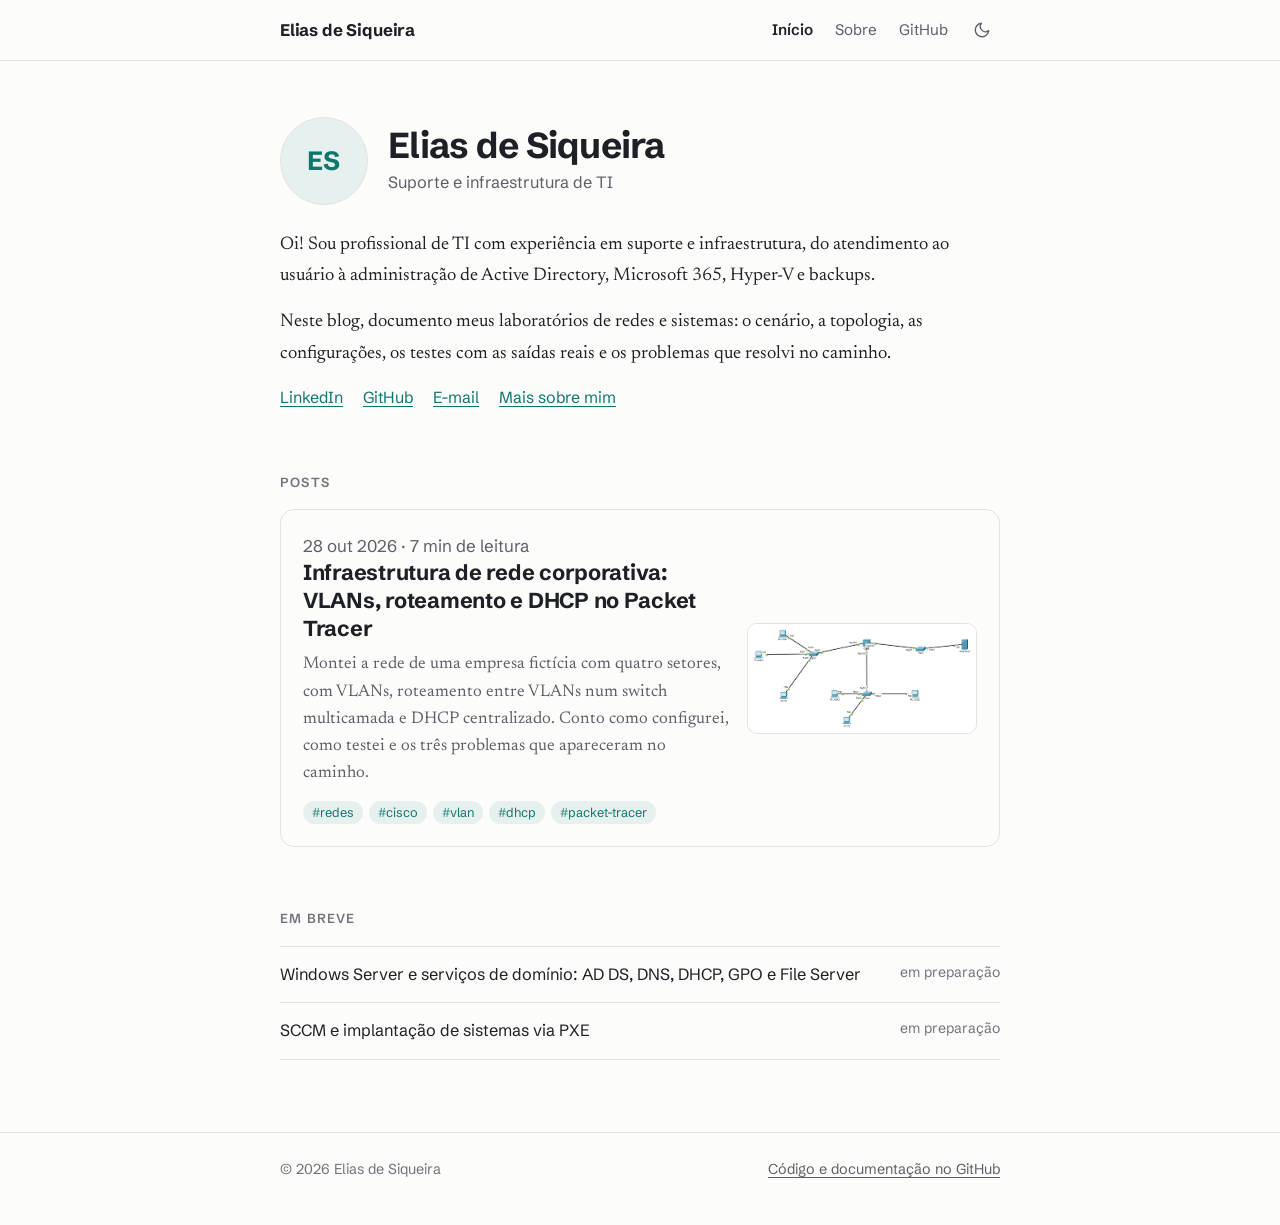
==== commit 489a5dbb: "Remove texto "aberto a oportunidades" do site e do README O site e um blog pessoal, nao tem esse obj" ====
--- a/index.html
+++ b/index.html
@@ -54,7 +54,6 @@
         <li><a href="mailto:eliassantos584@gmail.com">E-mail</a></li>
         <li><a href="sobre/">Mais sobre mim</a></li>
       </ul>
-      <p class="badge"><span class="dot" aria-hidden="true"></span>Aberto a oportunidades em infraestrutura, redes, suporte e administração de sistemas</p>
     </div>
 
     <h2 class="section-title">Posts</h2>
--- a/assets/css/site.css
+++ b/assets/css/site.css
@@ -147,13 +147,6 @@
 .bio { margin: 24px 0 0; }
 .bio p { margin: 0 0 .8em; }
 .links { display: flex; flex-wrap: wrap; gap: 8px 20px; margin: 6px 0 0; padding: 0; list-style: none; font-family: var(--sans); font-size: 1rem; }
-.badge {
-  display: inline-flex; align-items: center; gap: 9px; margin-top: 22px;
-  font-family: var(--sans); font-size: .9rem; line-height: 1.4; color: var(--muted);
-  background: var(--surface); border: 1px solid var(--border); border-radius: 999px; padding: 7px 14px;
-}
-.bio .badge { margin: 18px 0 0; }
-.dot { width: 8px; height: 8px; border-radius: 50%; background: var(--led); flex: none; }
 
 /* ---------- listas de posts ---------- */
 .section-title { font-family: var(--sans); font-size: .82rem; font-weight: 600; text-transform: uppercase; letter-spacing: .09em; color: var(--faint); margin: 60px 0 16px; }
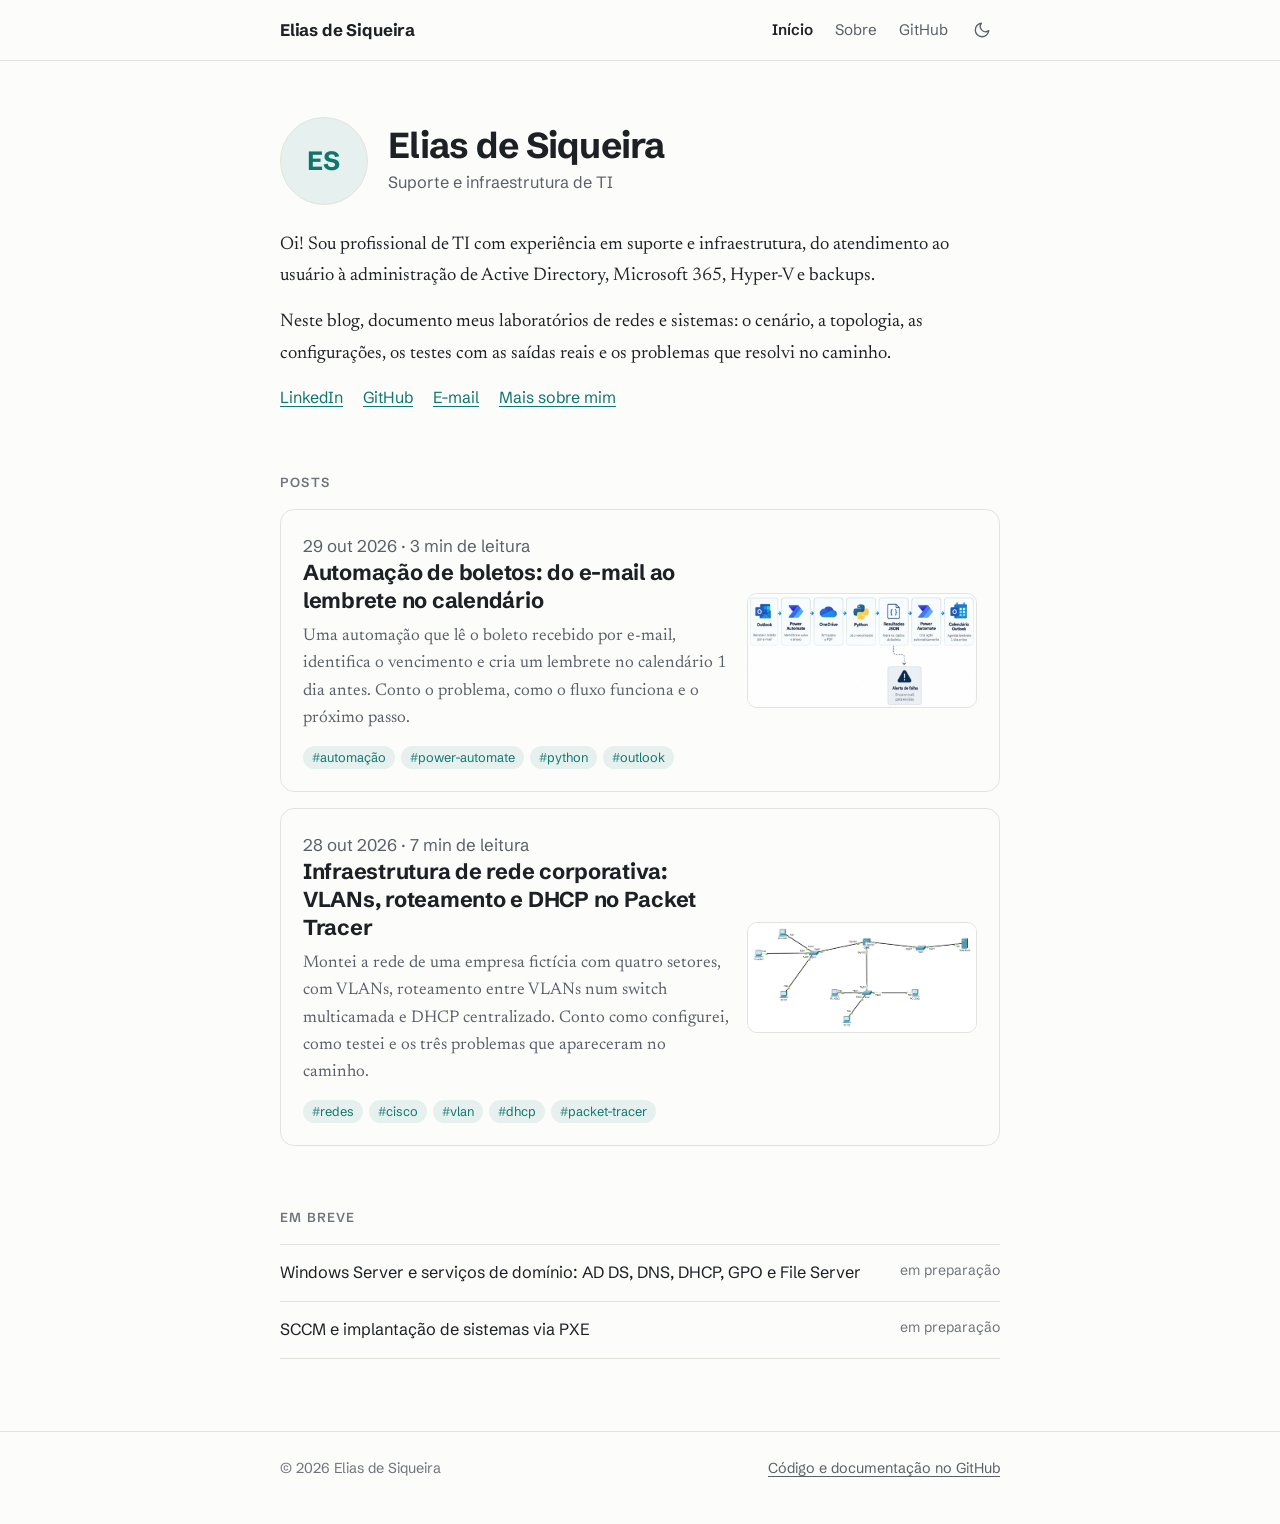
==== commit 2a9193b0: "Adiciona post da automacao de boletos Co-Authored-By: Claude Sonnet 5.5 <noreply@anthropic.com> Clau" ====
--- a/index.html
+++ b/index.html
@@ -60,6 +60,19 @@
     <ol class="post-list">
       <li class="post-card">
         <div>
+          <p class="post-meta"><time datetime="2026-10-29">29 out 2026</time> · <span data-leitura>3 min de leitura</span></p>
+          <h3><a href="projetos/automacao-boletos/">Automação de boletos: do e-mail ao lembrete no calendário</a></h3>
+          <p>Uma automação que lê o boleto recebido por e-mail, identifica o vencimento e cria um lembrete no calendário 1 dia antes. Conto o problema, como o fluxo funciona e o próximo passo.</p>
+          <ul class="tags" aria-label="Assuntos">
+            <li>automação</li><li>power-automate</li><li>python</li><li>outlook</li>
+          </ul>
+        </div>
+        <figure class="post-cover">
+          <img src="projetos/automacao-boletos/imagens/fluxo.png" width="726" height="358" loading="lazy" alt="Fluxo da automação de boletos">
+        </figure>
+      </li>
+      <li class="post-card">
+        <div>
           <p class="post-meta"><time datetime="2026-10-28">28 out 2026</time> · <span data-leitura>7 min de leitura</span></p>
           <h3><a href="projetos/redes-corporativas/">Infraestrutura de rede corporativa: VLANs, roteamento e DHCP no Packet Tracer</a></h3>
           <p>Montei a rede de uma empresa fictícia com quatro setores, com VLANs, roteamento entre VLANs num switch multicamada e DHCP centralizado. Conto como configurei, como testei e os três problemas que apareceram no caminho.</p>
--- a/assets/css/site.css
+++ b/assets/css/site.css
@@ -235,13 +235,6 @@
 .author strong { color: var(--text); }
 
 /* página Sobre */
-.exp { list-style: none; margin: 0; padding: 0; }
-.exp > li { padding: 18px 0; border-bottom: 1px solid var(--border); }
-.exp > li:first-child { border-top: 1px solid var(--border); }
-.exp h3 { margin: 0; font-size: 1.12rem; }
-.exp .org { font-family: var(--sans); margin: 2px 0 0; color: var(--muted); font-size: .98rem; }
-.exp .when { font-family: var(--sans); color: var(--faint); font-size: .88rem; margin: 2px 0 8px; }
-.exp ul { margin: 0; }
 .skill-groups { display: grid; grid-template-columns: repeat(auto-fit, minmax(190px, 1fr)); gap: 8px 28px; font-family: var(--sans); font-size: 1rem; }
 .skill-groups h3 { font-size: .82rem; font-weight: 600; text-transform: uppercase; letter-spacing: .09em; color: var(--faint); margin: 14px 0 6px; }
 .skill-groups ul { list-style: none; padding: 0; margin: 0; }
@@ -262,3 +255,6 @@
   .site-header, .progress, .skip, .theme-toggle { display: none; }
   body { background: #fff; color: #000; }
 }
+
+.foto-sobre { display: block; width: 132px; height: 132px; border-radius: 50%; object-fit: cover; border: 1px solid var(--border); margin: 6px 0 22px; }
+@media (max-width: 520px) { .foto-sobre { width: 112px; height: 112px; } }
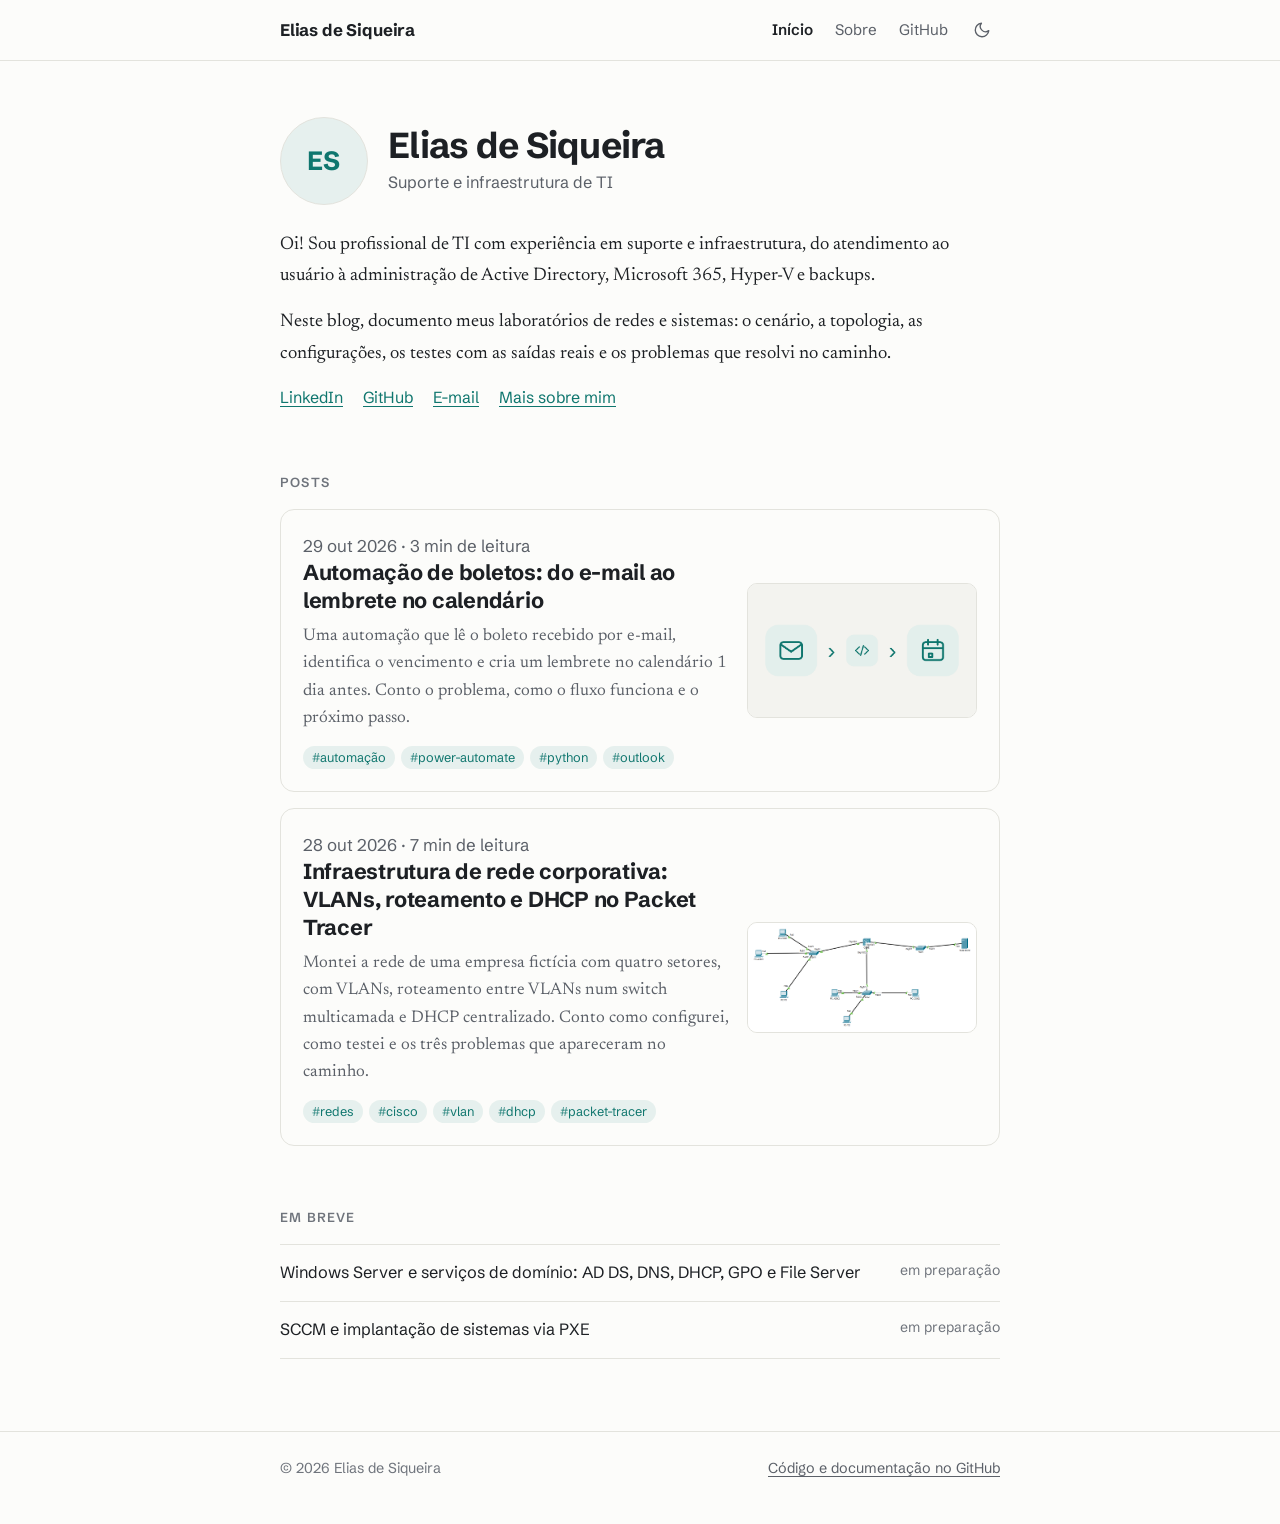
==== commit b819ed4a: "Troca a imagem do fluxo de boletos por diagrama em HTML e CSS nitido Co-Authored-By: Claude Sonnet 5" ====
--- a/index.html
+++ b/index.html
@@ -68,7 +68,7 @@
           </ul>
         </div>
         <figure class="post-cover">
-          <img src="projetos/automacao-boletos/imagens/fluxo.png" width="726" height="358" loading="lazy" alt="Fluxo da automação de boletos">
+          <img src="projetos/automacao-boletos/imagens/fluxo.png" width="1380" height="810" loading="lazy" alt="Fluxo da automação de boletos">
         </figure>
       </li>
       <li class="post-card">
--- a/assets/css/site.css
+++ b/assets/css/site.css
@@ -258,3 +258,28 @@
 
 .foto-sobre { display: block; width: 132px; height: 132px; border-radius: 50%; object-fit: cover; border: 1px solid var(--border); margin: 6px 0 22px; }
 @media (max-width: 520px) { .foto-sobre { width: 112px; height: 112px; } }
+
+/* ---------- fluxo da automação de boletos ---------- */
+.fluxo { background: var(--surface); border: 1px solid var(--border); border-radius: 12px; padding: 22px 18px; }
+.fluxo ol { list-style: none; margin: 0; padding: 0; display: grid; grid-template-columns: repeat(7, minmax(0, 1fr)); gap: 26px 18px; counter-reset: passo; }
+.fluxo li { position: relative; margin: 0; padding: 14px 8px 12px; background: var(--bg); border: 1px solid var(--border); border-radius: 10px; text-align: center; display: flex; flex-direction: column; align-items: center; gap: 6px; font-family: var(--sans); }
+.fluxo li::marker { content: none; }
+.fluxo .ic { width: 38px; height: 38px; border-radius: 10px; background: var(--accent-soft); color: var(--accent); display: grid; place-items: center; }
+.fluxo .ic svg { width: 22px; height: 22px; }
+.fluxo strong { font-size: .84rem; line-height: 1.25; color: var(--text); }
+.fluxo .d { font-size: .76rem; line-height: 1.35; color: var(--muted); }
+.fluxo li:not(:nth-child(n+7))::after { content: "\203A"; position: absolute; right: -16px; top: 50%; transform: translateY(-50%); color: var(--accent); font-size: 1.3rem; line-height: 1; }
+.fluxo li.falha { grid-column: 5; grid-row: 2; border-style: dashed; }
+.fluxo li.falha::before { content: ""; position: absolute; left: 50%; top: -26px; height: 26px; border-left: 1.5px dashed var(--faint); }
+.fluxo li.falha .ic { background: rgba(180, 83, 9, .12); color: #b45309; }
+@media (max-width: 760px) {
+  .fluxo ol { grid-template-columns: 1fr; gap: 22px; }
+  .fluxo li { flex-direction: row; text-align: left; align-items: center; gap: 12px; padding: 12px 14px; flex-wrap: wrap; }
+  .fluxo li strong { flex: 1 1 auto; }
+  .fluxo li .d { flex: 1 0 100%; padding-left: 50px; margin-top: -8px; }
+  .fluxo li:not(:nth-child(n+7))::after { right: auto; left: 50%; top: auto; bottom: -21px; transform: translateX(-50%) rotate(90deg); }
+    .fluxo li.falha { grid-column: 1; grid-row: auto; }
+  .fluxo li.falha::before { content: none; }
+}
+@media (prefers-color-scheme: dark) { :root:not([data-tema="claro"]) .fluxo li.falha .ic { background: rgba(245, 158, 11, .15); color: #f59e0b; } }
+:root[data-tema="escuro"] .fluxo li.falha .ic { background: rgba(245, 158, 11, .15); color: #f59e0b; }
